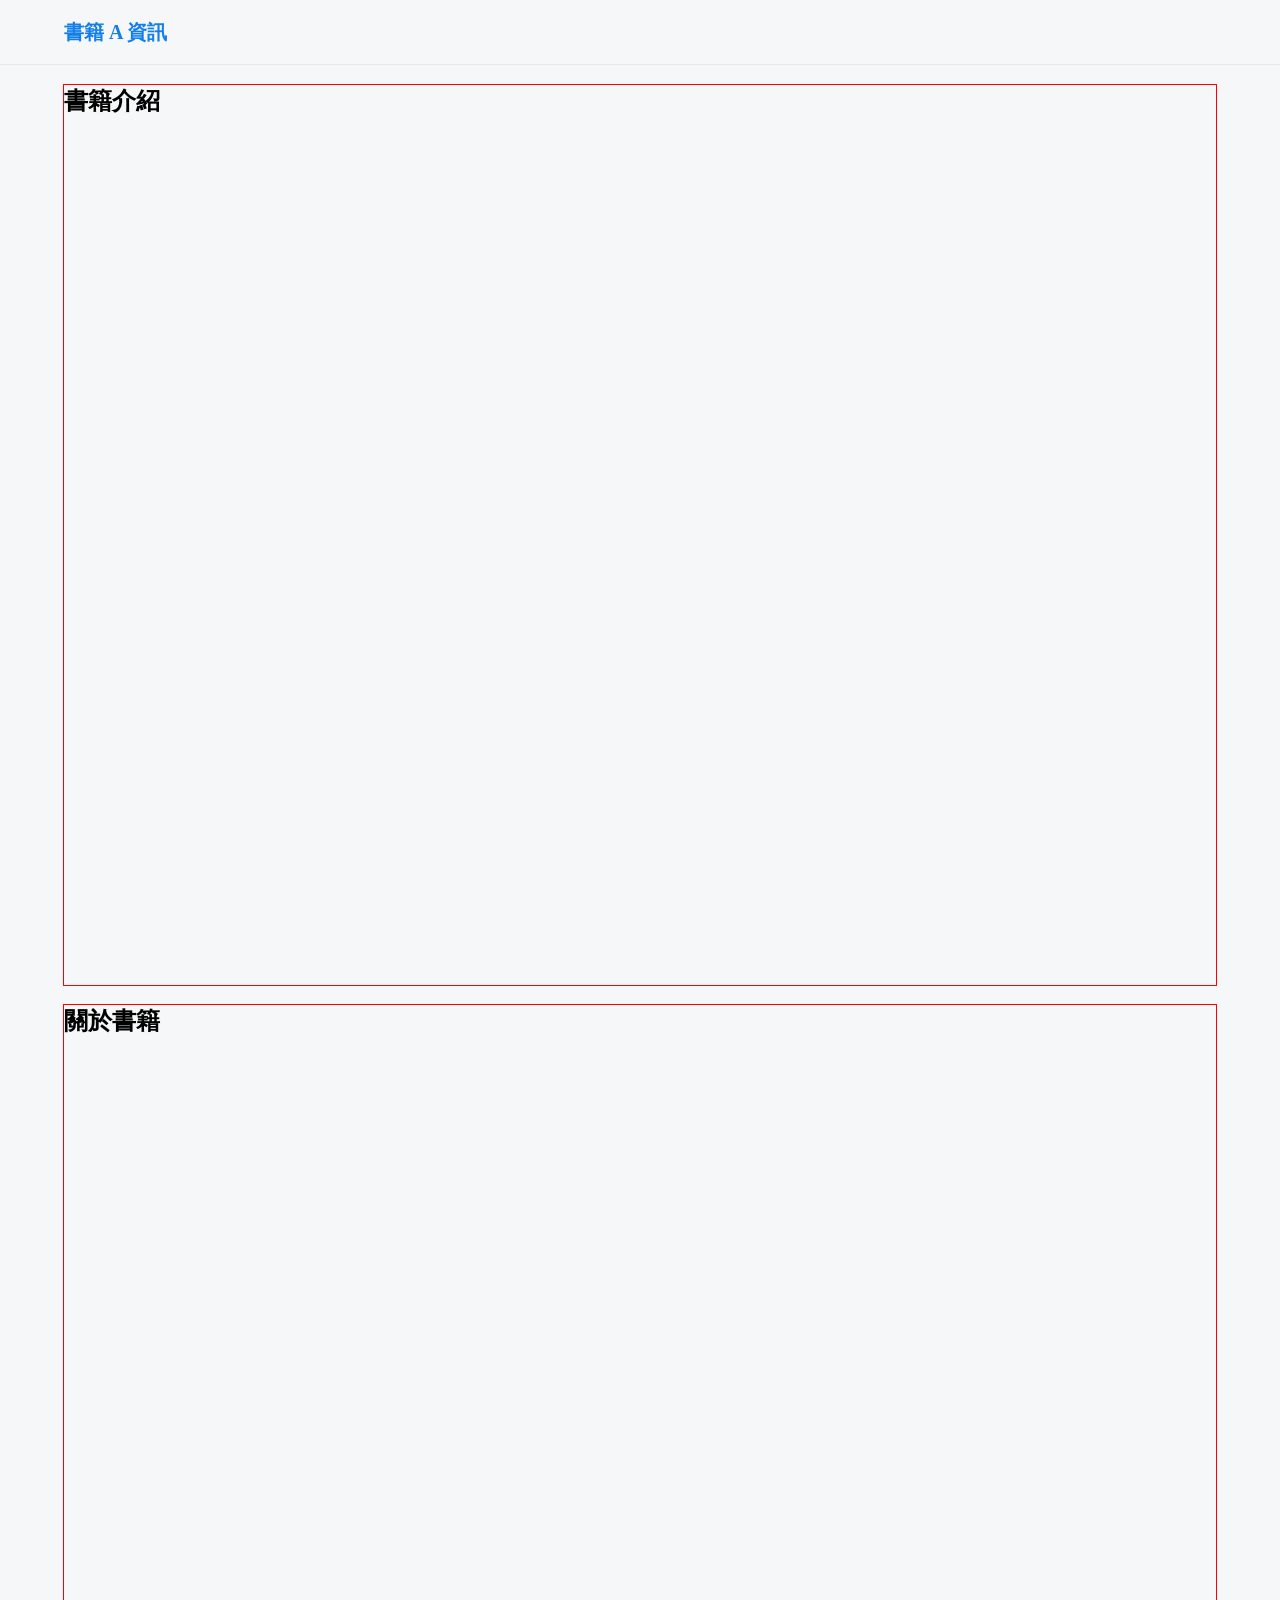
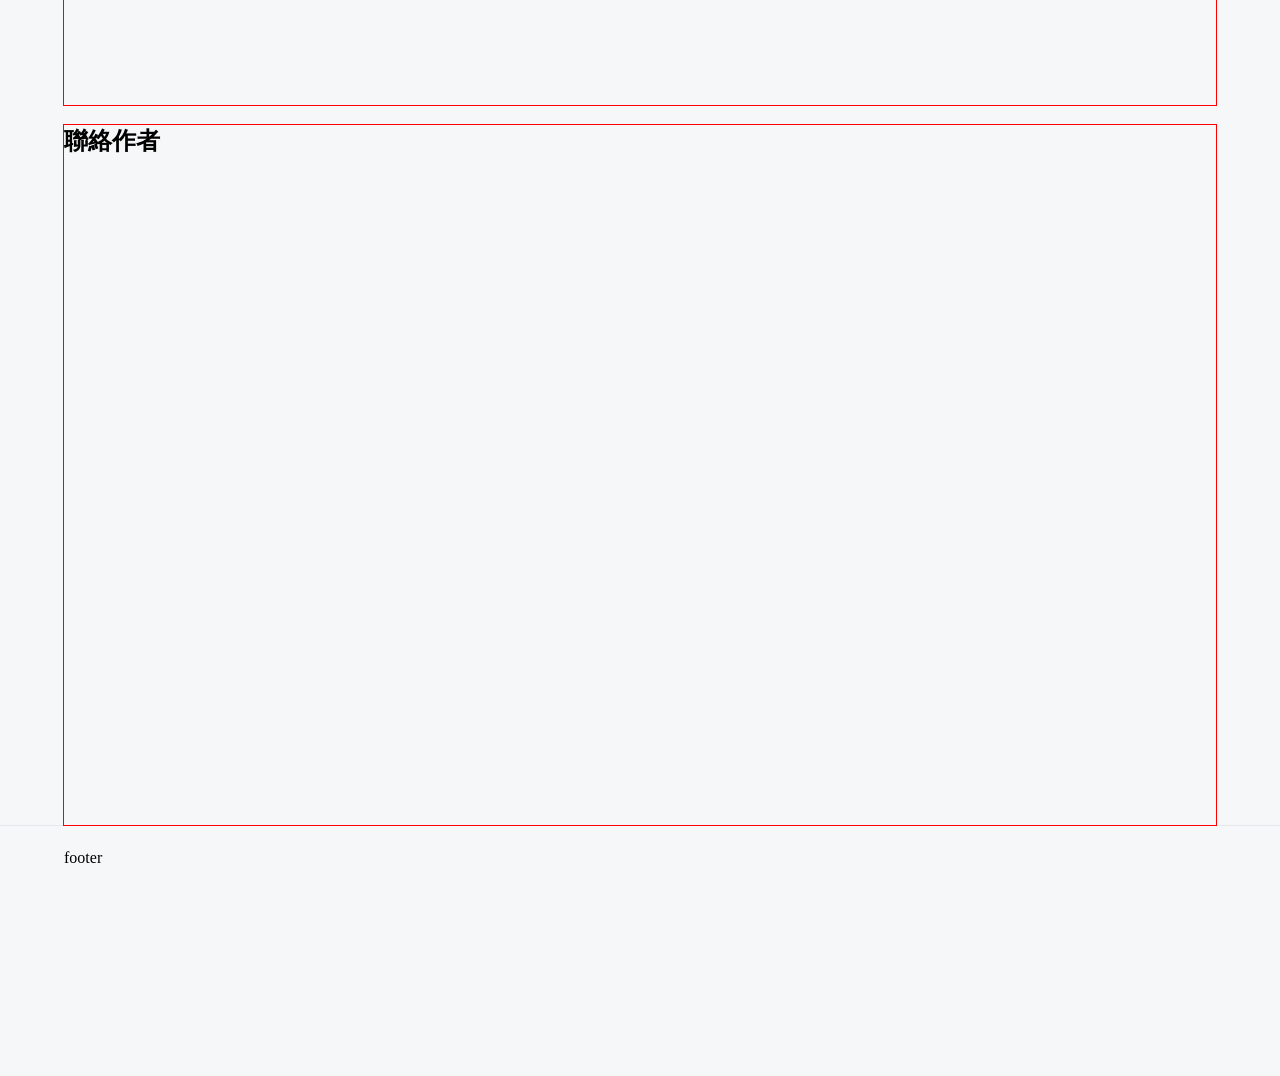
==== src/book.html @ 52efd941 "feat(book): 一頁式網頁結構樣式定義" ====
<!DOCTYPE html>
<html lang=zh-Hant">
  <head>
    <meta charset="UTF-8" />
    <meta name="viewport" content="width=device-width, initial-scale=1.0" />
    <title>書籍 A 資訊</title>
    <link rel="stylesheet" href="book.min.css" />
  </head>
  <body>
    <section>
      <header>
        <div class="container">
          <div>
            <strong class="book-brand">書籍 A 資訊</strong>
          </div>
        </div>
      </header>
            <main class="wrapper">
        <div class="home"><h1>書籍介紹</h1></div>
        <div class="page"><h2>關於書籍</h2></div>
        <div class="page"><h2>聯絡作者</h2></div>
      </main>
      <footer>
        <div class="container">
          <div>footer</div>
        </div>
      </footer>
    </section>
  </body>
</html>
---- src/book.min.css ----
:root{--primary-color: #137fec;--background-color: #f6f7f8;--text-color: #4b5563;--border-color: #e5e7eb;--gray-color-100: #f3f4f6;--gray-color-500: #6b7280;--header-color: #111827}:root{--search-bar-display: flex;--aside-display: block;--book-min-width: 256px;--container-padding-left: 2rem;--container-padding-right: 2rem;--nav-display: flex}@media(max-width: 1024px){:root{--search-bar-display: none;--aside-display: none;--book-min-width: 200px}}@media(max-width: 640px){:root{--container-padding-left: 1.5rem;--container-padding-right: 1.5rem;--nav-display: none}}header{border-bottom:solid 1px var(--border-color);background-color:var(--background-color);position:sticky;top:0;z-index:50}header .book-brand{margin:0px;font-size:1.25rem;font-weight:700;line-height:1.75rem;color:var(--primary-color)}section{width:100%}section div.container{max-width:90vw;margin:0px auto;padding-left:var(--container-padding-left);padding-right:var(--container-padding-right)}section div.container>div{width:100%;height:4rem;display:flex;justify-content:space-between;align-items:center}section main.wrapper{max-width:90vw;margin:0 auto;padding-left:var(--container-padding-left);padding-right:var(--container-padding-right)}section main.wrapper>div{outline:solid 1px red}section main.wrapper>div.home{height:100vh}section main.wrapper>div.page{min-height:700px}footer{border-top:1px solid var(--border-color);height:250px}html,body{margin:0;padding:0}body{background-color:var(--background-color)}/*# sourceMappingURL=book.min.css.map */
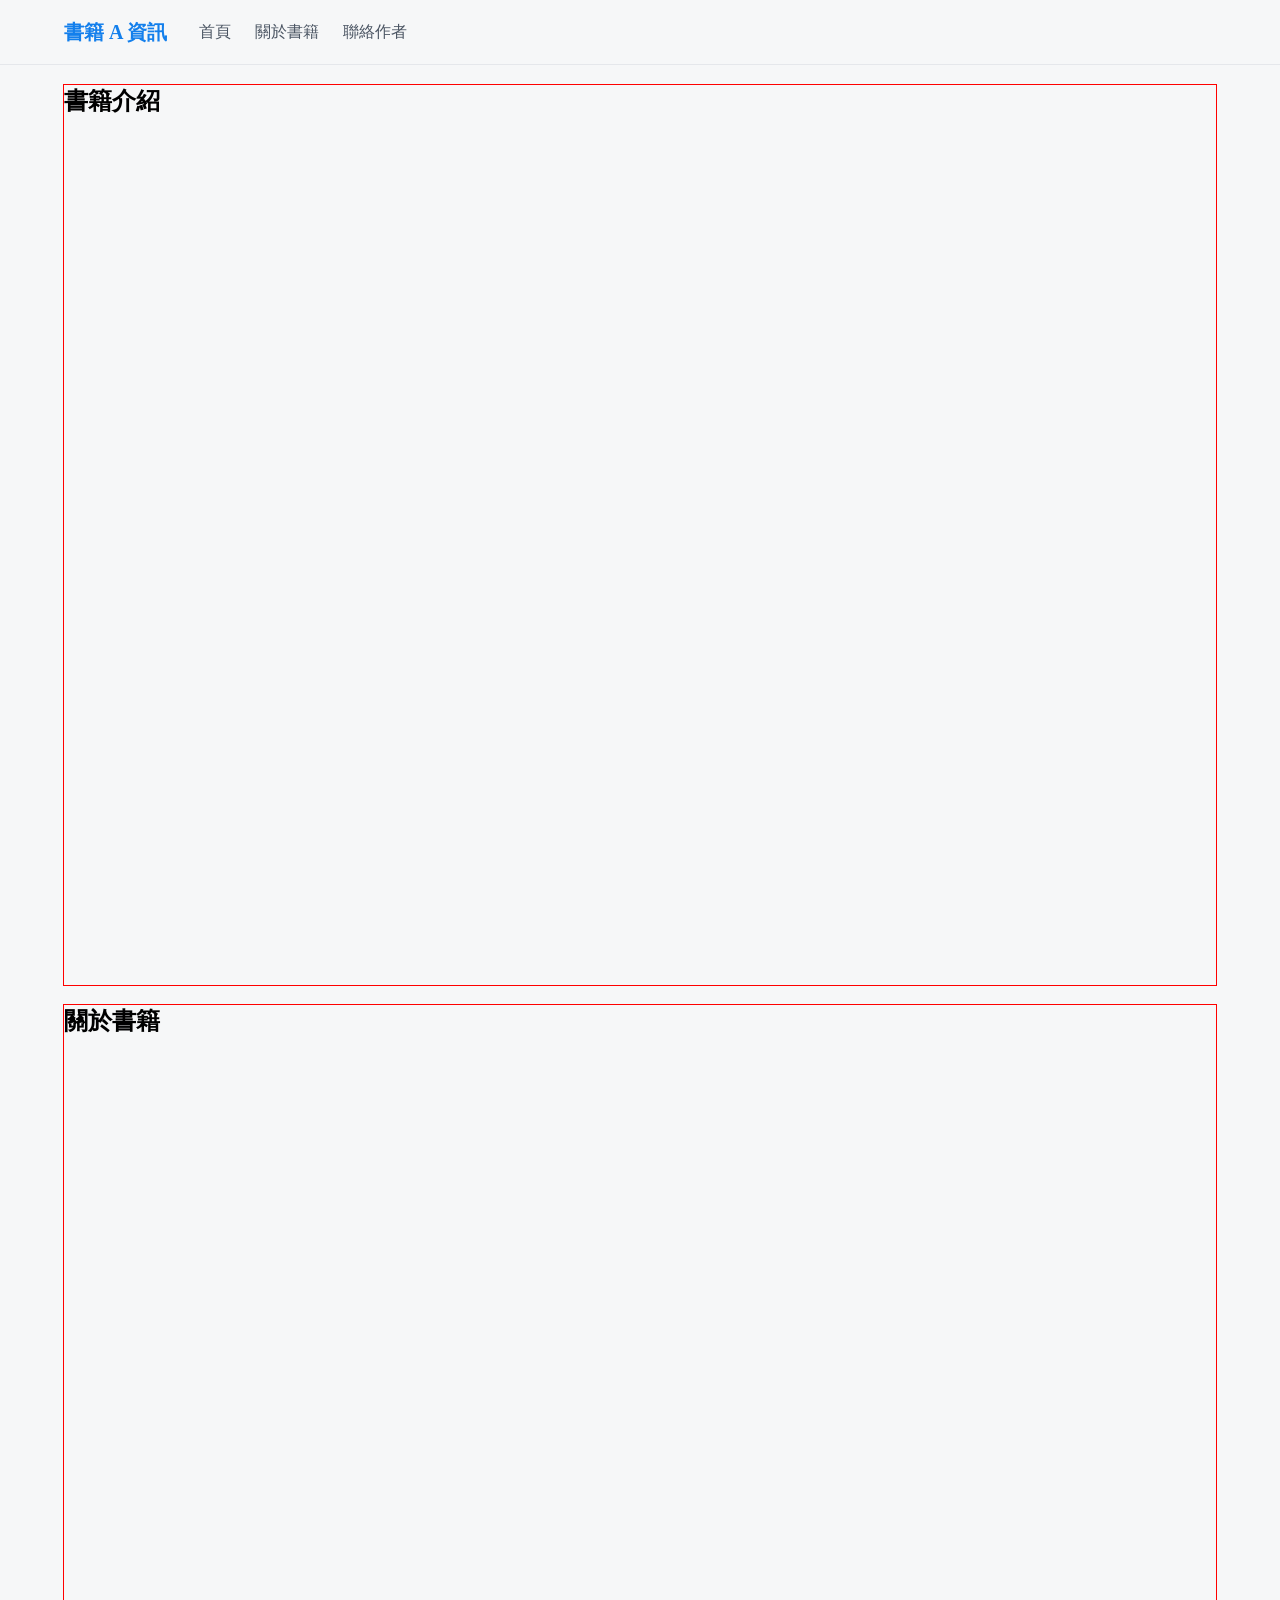
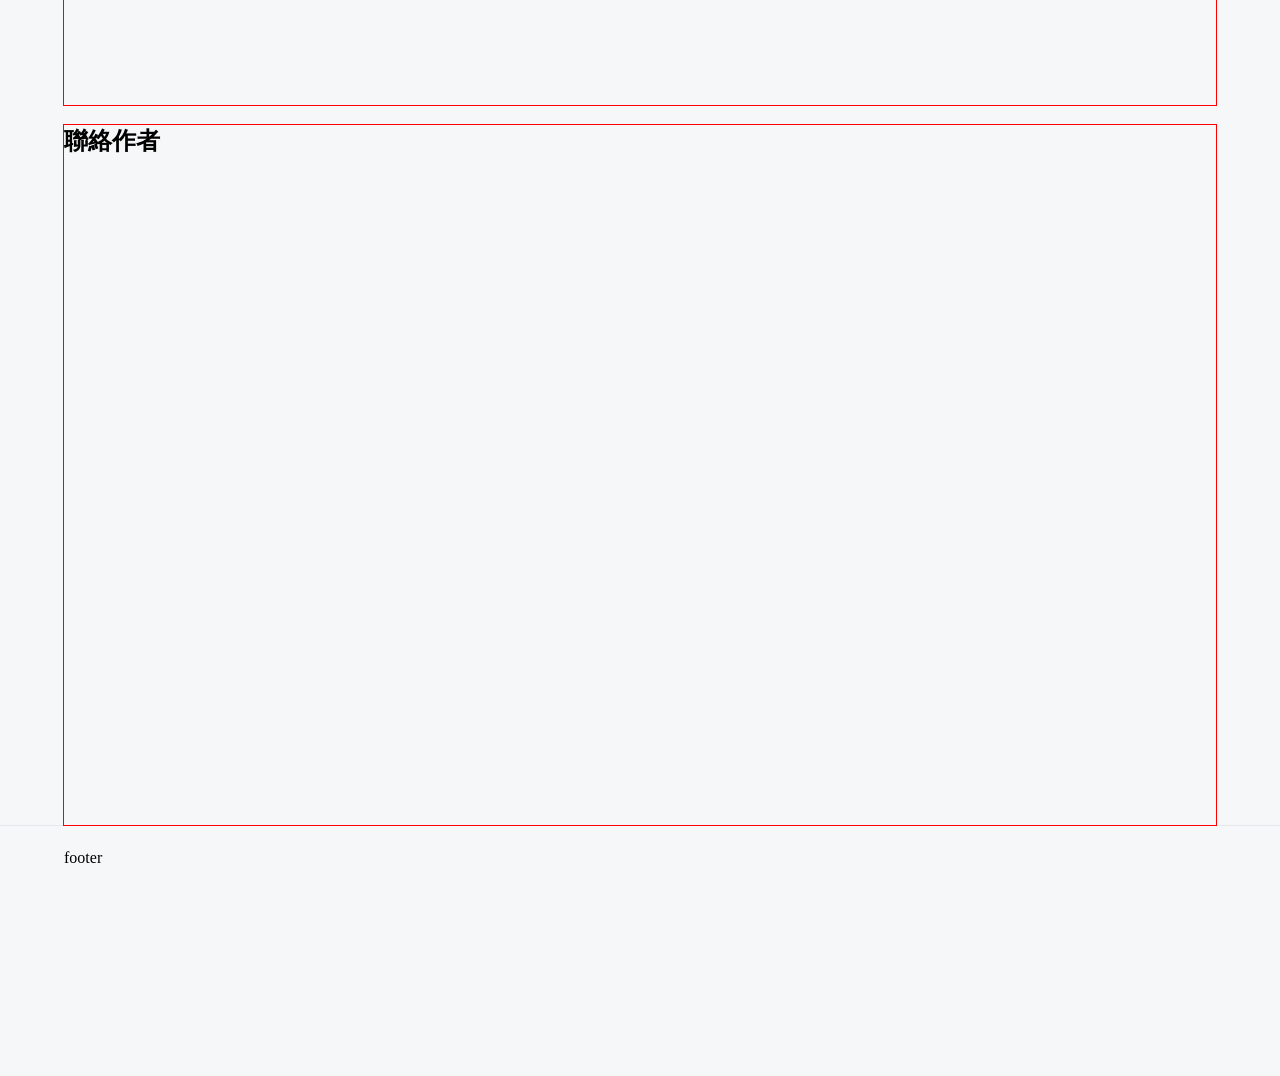
==== commit 2c57738c: "feat(book): 導覽列項目樣式設定" ====
--- a/src/book.html
+++ b/src/book.html
@@ -12,13 +12,18 @@
         <div class="container">
           <div>
             <strong class="book-brand">書籍 A 資訊</strong>
+            <nav aria-label="書籍頁導覽">
+              <a href="#home">首頁</a>
+              <a href="#book">關於書籍</a>
+              <a href="#contact">聯絡作者</a>
+            </nav>
           </div>
         </div>
       </header>
             <main class="wrapper">
-        <div class="home"><h1>書籍介紹</h1></div>
-        <div class="page"><h2>關於書籍</h2></div>
-        <div class="page"><h2>聯絡作者</h2></div>
+        <div id="home" class="home"><h1>書籍介紹</h1></div>
+        <div id="book" class="page"><h2>關於書籍</h2></div>
+       <div id="contact" class="page"><h2>聯絡作者</h2></div>
       </main>
       <footer>
         <div class="container">
--- a/src/book.min.css
+++ b/src/book.min.css
@@ -1 +1 @@
-:root{--primary-color: #137fec;--background-color: #f6f7f8;--text-color: #4b5563;--border-color: #e5e7eb;--gray-color-100: #f3f4f6;--gray-color-500: #6b7280;--header-color: #111827}:root{--search-bar-display: flex;--aside-display: block;--book-min-width: 256px;--container-padding-left: 2rem;--container-padding-right: 2rem;--nav-display: flex}@media(max-width: 1024px){:root{--search-bar-display: none;--aside-display: none;--book-min-width: 200px}}@media(max-width: 640px){:root{--container-padding-left: 1.5rem;--container-padding-right: 1.5rem;--nav-display: none}}header{border-bottom:solid 1px var(--border-color);background-color:var(--background-color);position:sticky;top:0;z-index:50}header .book-brand{margin:0px;font-size:1.25rem;font-weight:700;line-height:1.75rem;color:var(--primary-color)}section{width:100%}section div.container{max-width:90vw;margin:0px auto;padding-left:var(--container-padding-left);padding-right:var(--container-padding-right)}section div.container>div{width:100%;height:4rem;display:flex;justify-content:space-between;align-items:center}section main.wrapper{max-width:90vw;margin:0 auto;padding-left:var(--container-padding-left);padding-right:var(--container-padding-right)}section main.wrapper>div{outline:solid 1px red}section main.wrapper>div.home{height:100vh}section main.wrapper>div.page{min-height:700px}footer{border-top:1px solid var(--border-color);height:250px}html,body{margin:0;padding:0}body{background-color:var(--background-color)}/*# sourceMappingURL=book.min.css.map */+:root{--primary-color: #137fec;--background-color: #f6f7f8;--text-color: #4b5563;--border-color: #e5e7eb;--gray-color-100: #f3f4f6;--gray-color-500: #6b7280;--header-color: #111827}:root{--search-bar-display: flex;--aside-display: block;--book-min-width: 256px;--container-padding-left: 2rem;--container-padding-right: 2rem;--nav-display: flex}@media(max-width: 1024px){:root{--search-bar-display: none;--aside-display: none;--book-min-width: 200px}}@media(max-width: 640px){:root{--container-padding-left: 1.5rem;--container-padding-right: 1.5rem;--nav-display: none}}header{border-bottom:solid 1px var(--border-color);background-color:var(--background-color);position:sticky;top:0;z-index:50}header div.container>div{gap:2rem}header .book-brand{margin:0px;font-size:1.25rem;font-weight:700;line-height:1.75rem;color:var(--primary-color)}header nav{display:var(--nav-display);gap:1.5rem}section{width:100%}section div.container{max-width:90vw;margin:0px auto;padding-left:var(--container-padding-left);padding-right:var(--container-padding-right)}section div.container>div{width:100%;height:4rem;display:flex;align-items:center}section main.wrapper{max-width:90vw;margin:0 auto;padding-left:var(--container-padding-left);padding-right:var(--container-padding-right)}section main.wrapper>div{outline:solid 1px red}section main.wrapper>div.home{height:100vh}section main.wrapper>div.page{min-height:700px}section a{color:var(--text-color);text-decoration:inherit}section a:hover{color:var(--primary-color)}footer{border-top:1px solid var(--border-color);height:250px}html,body{margin:0;padding:0}body{background-color:var(--background-color)}/*# sourceMappingURL=book.min.css.map */
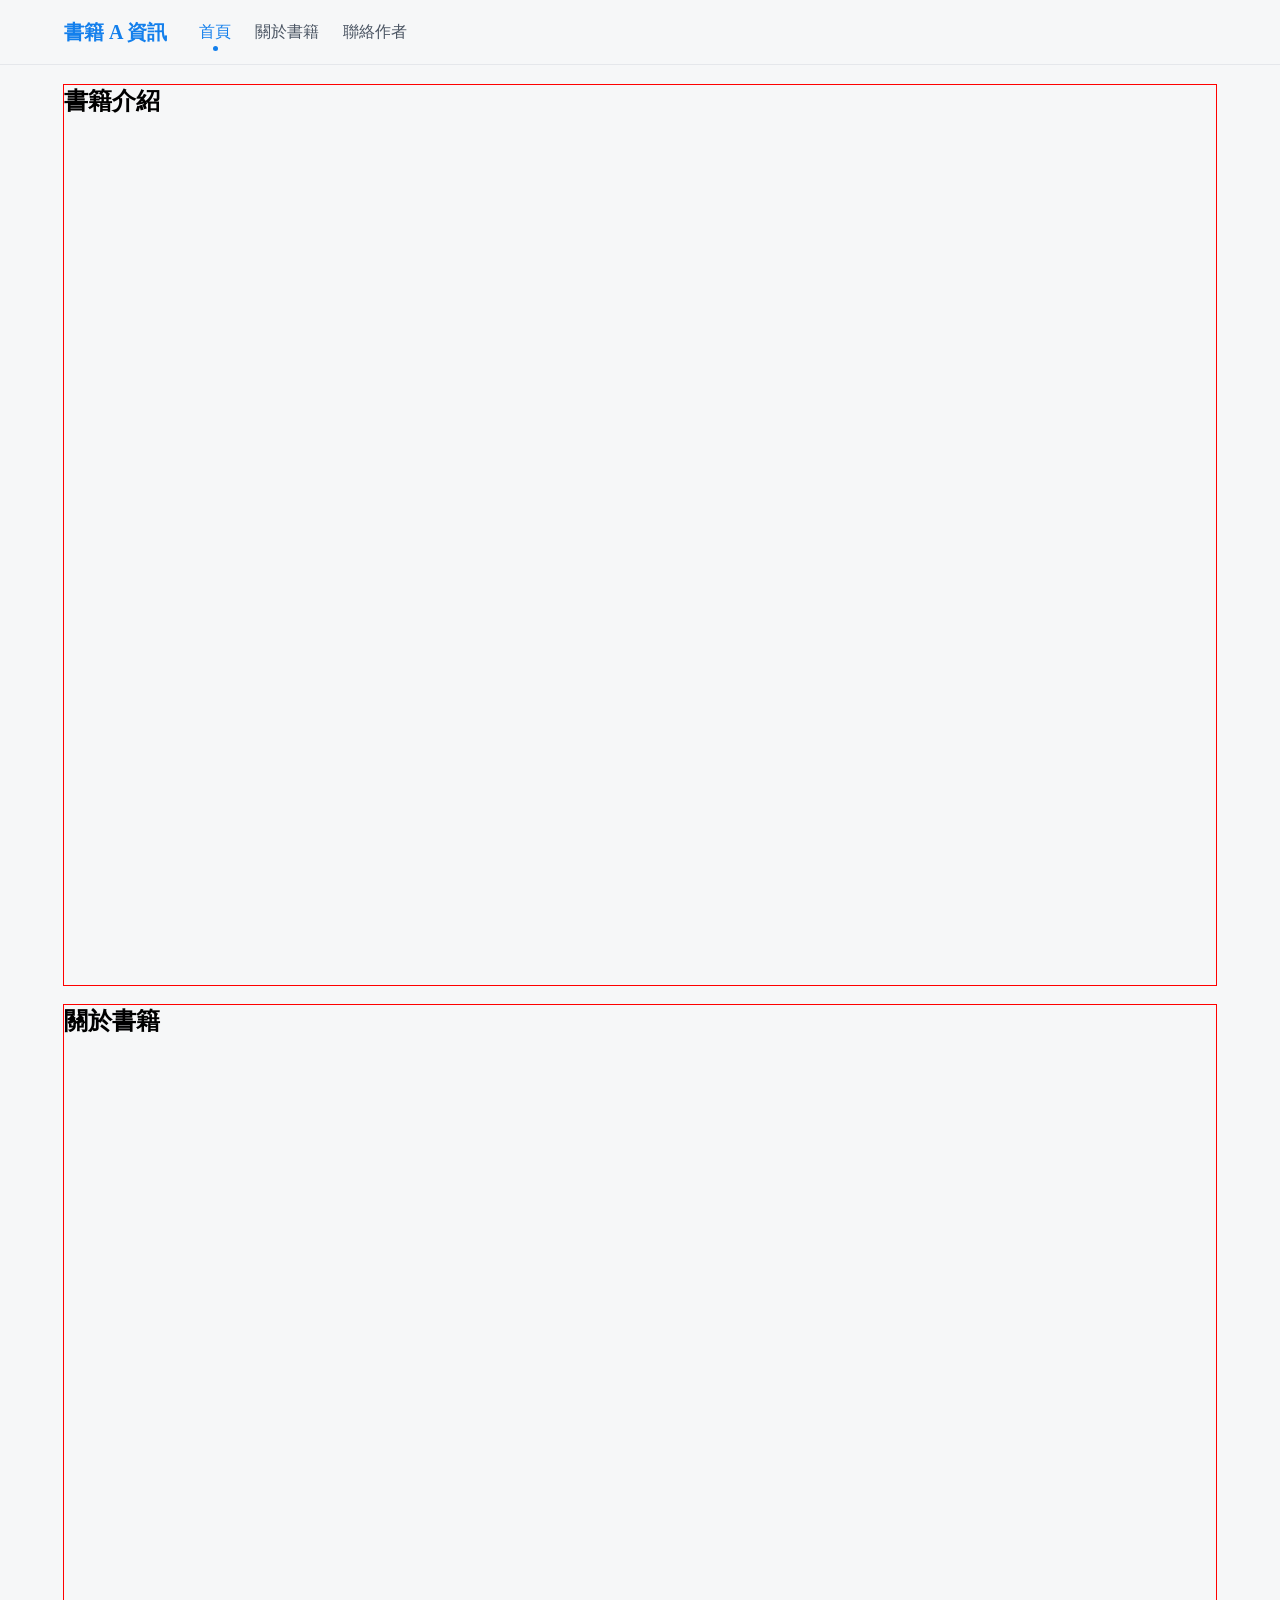
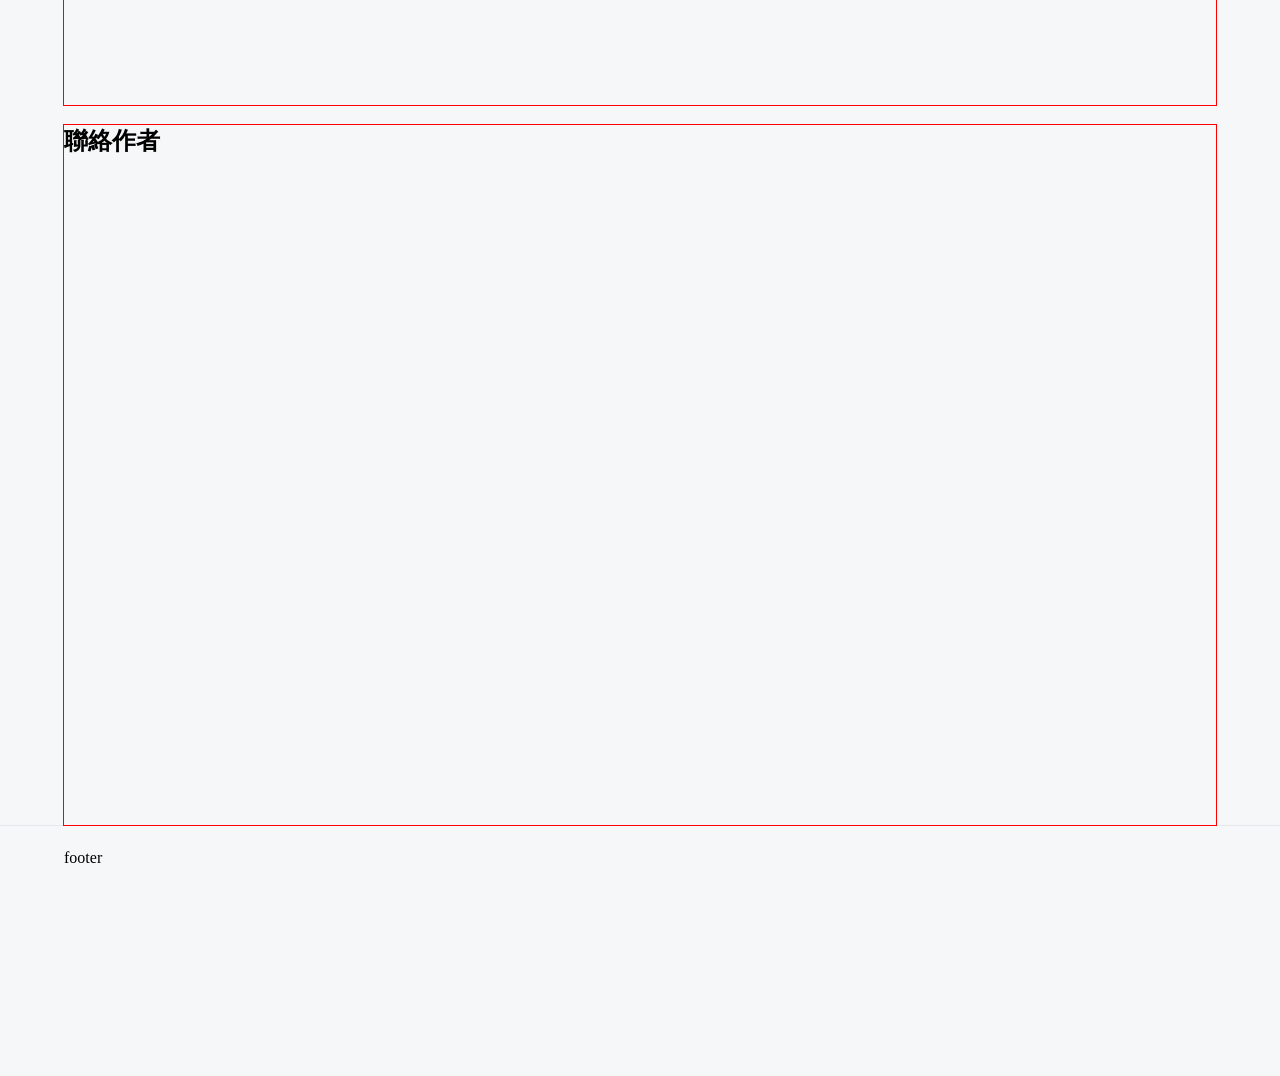
==== commit ec8dc64b: "feat(book): 目前瀏覽項目樣式設定" ====
--- a/src/book.html
+++ b/src/book.html
@@ -13,7 +13,7 @@
           <div>
             <strong class="book-brand">書籍 A 資訊</strong>
             <nav aria-label="書籍頁導覽">
-              <a href="#home">首頁</a>
+              <a href="#home" class="active">首頁</a>
               <a href="#book">關於書籍</a>
               <a href="#contact">聯絡作者</a>
             </nav>
--- a/src/book.min.css
+++ b/src/book.min.css
@@ -1 +1 @@
-:root{--primary-color: #137fec;--background-color: #f6f7f8;--text-color: #4b5563;--border-color: #e5e7eb;--gray-color-100: #f3f4f6;--gray-color-500: #6b7280;--header-color: #111827}:root{--search-bar-display: flex;--aside-display: block;--book-min-width: 256px;--container-padding-left: 2rem;--container-padding-right: 2rem;--nav-display: flex}@media(max-width: 1024px){:root{--search-bar-display: none;--aside-display: none;--book-min-width: 200px}}@media(max-width: 640px){:root{--container-padding-left: 1.5rem;--container-padding-right: 1.5rem;--nav-display: none}}header{border-bottom:solid 1px var(--border-color);background-color:var(--background-color);position:sticky;top:0;z-index:50}header div.container>div{gap:2rem}header .book-brand{margin:0px;font-size:1.25rem;font-weight:700;line-height:1.75rem;color:var(--primary-color)}header nav{display:var(--nav-display);gap:1.5rem}section{width:100%}section div.container{max-width:90vw;margin:0px auto;padding-left:var(--container-padding-left);padding-right:var(--container-padding-right)}section div.container>div{width:100%;height:4rem;display:flex;align-items:center}section main.wrapper{max-width:90vw;margin:0 auto;padding-left:var(--container-padding-left);padding-right:var(--container-padding-right)}section main.wrapper>div{outline:solid 1px red}section main.wrapper>div.home{height:100vh}section main.wrapper>div.page{min-height:700px}section a{color:var(--text-color);text-decoration:inherit}section a:hover{color:var(--primary-color)}footer{border-top:1px solid var(--border-color);height:250px}html,body{margin:0;padding:0}body{background-color:var(--background-color)}/*# sourceMappingURL=book.min.css.map */+:root{--primary-color: #137fec;--background-color: #f6f7f8;--text-color: #4b5563;--border-color: #e5e7eb;--gray-color-100: #f3f4f6;--gray-color-500: #6b7280;--header-color: #111827}:root{--search-bar-display: flex;--aside-display: block;--book-min-width: 256px;--container-padding-left: 2rem;--container-padding-right: 2rem;--nav-display: flex}@media(max-width: 1024px){:root{--search-bar-display: none;--aside-display: none;--book-min-width: 200px}}@media(max-width: 640px){:root{--container-padding-left: 1.5rem;--container-padding-right: 1.5rem;--nav-display: none}}header{border-bottom:solid 1px var(--border-color);background-color:var(--background-color);position:sticky;top:0;z-index:50}header div.container>div{gap:2rem}header .book-brand{margin:0px;font-size:1.25rem;font-weight:700;line-height:1.75rem;color:var(--primary-color)}header nav{display:var(--nav-display);gap:1.5rem}header nav .active{position:relative;color:var(--primary-color)}header nav .active::after{content:"";width:5px;height:5px;background-color:var(--primary-color);border-radius:50%;position:absolute;left:calc(50% - 2.5px);bottom:-8px}section{width:100%}section div.container{max-width:90vw;margin:0px auto;padding-left:var(--container-padding-left);padding-right:var(--container-padding-right)}section div.container>div{width:100%;height:4rem;display:flex;align-items:center}section main.wrapper{max-width:90vw;margin:0 auto;padding-left:var(--container-padding-left);padding-right:var(--container-padding-right)}section main.wrapper>div{outline:solid 1px red}section main.wrapper>div[id]{scroll-margin-top:var(--book-header-offset)}section main.wrapper>div.home{height:100vh}section main.wrapper>div.page{min-height:700px}section a{color:var(--text-color);text-decoration:inherit}section a:hover{color:var(--primary-color)}footer{border-top:1px solid var(--border-color);height:250px}html,body{margin:0;padding:0}html{scroll-behavior:smooth}body{background-color:var(--background-color)}@media(prefers-reduced-motion: reduce){html{scroll-behavior:auto}}/*# sourceMappingURL=book.min.css.map */
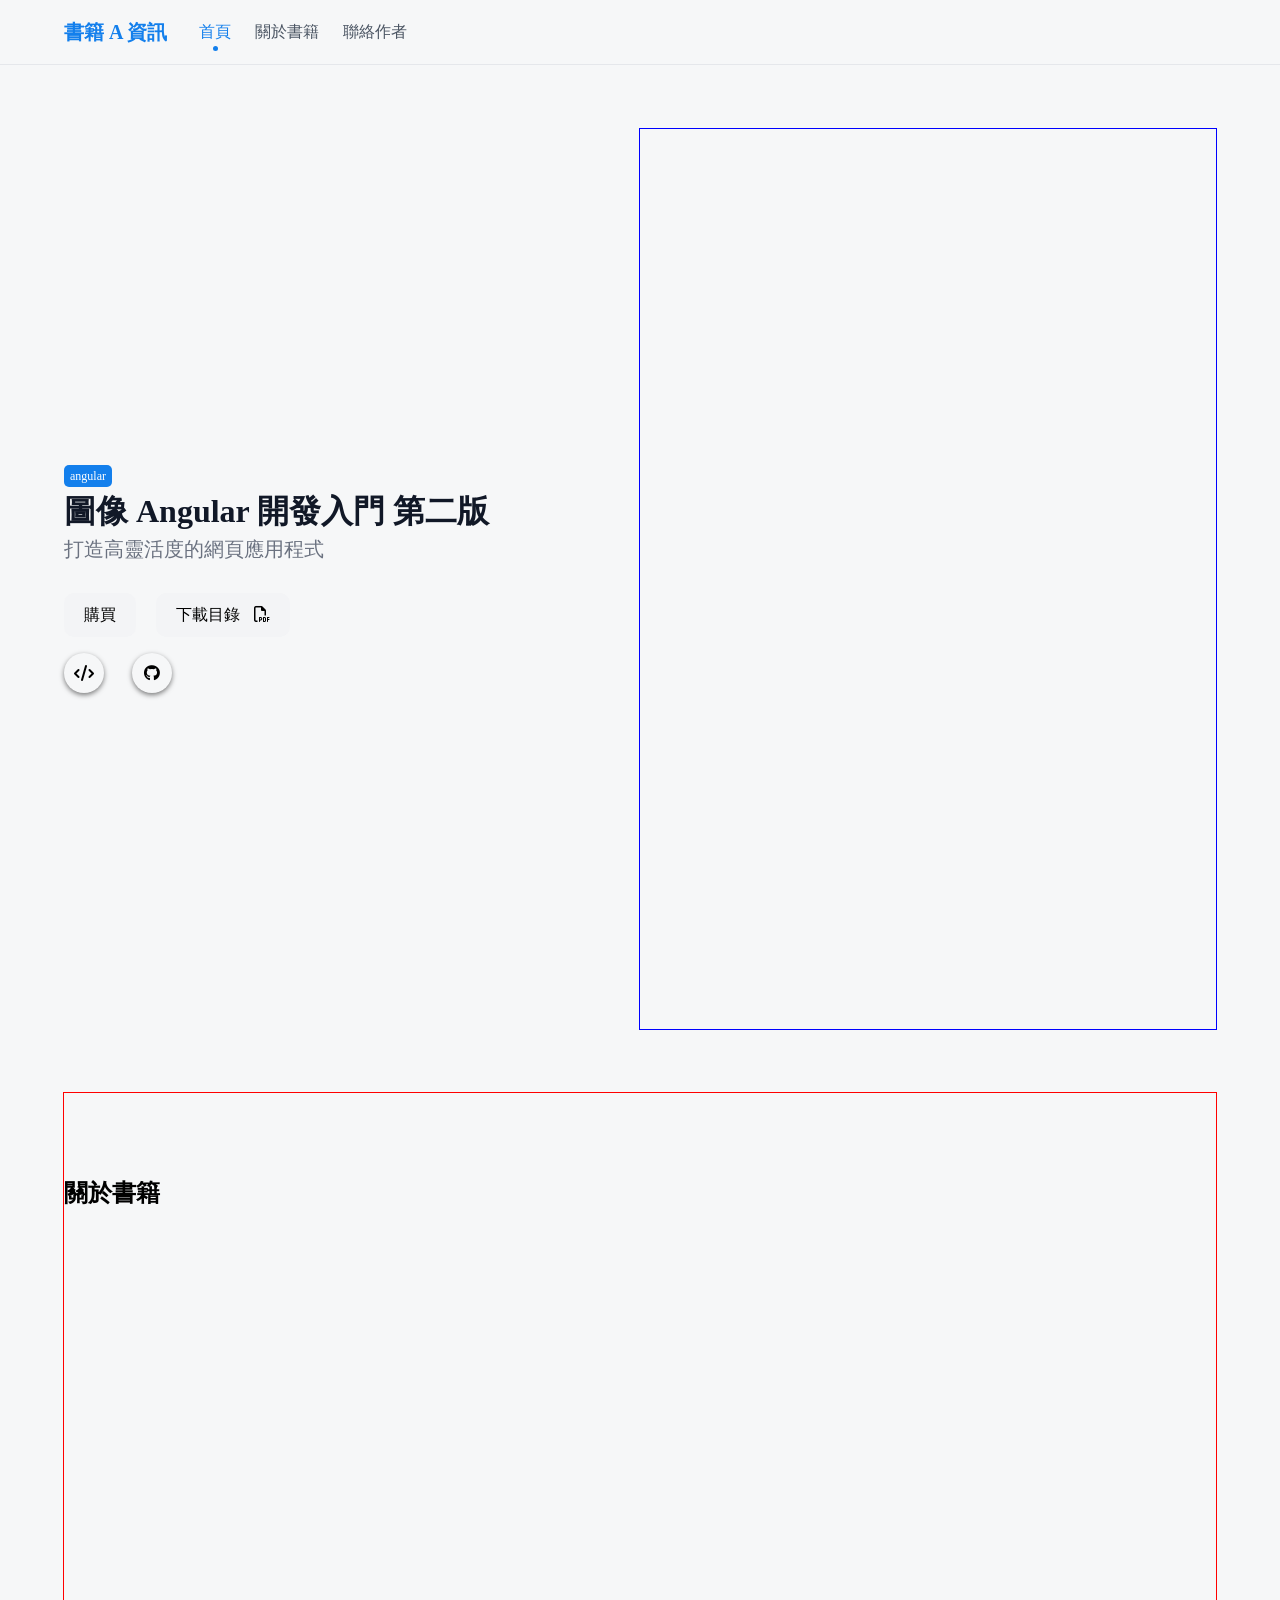
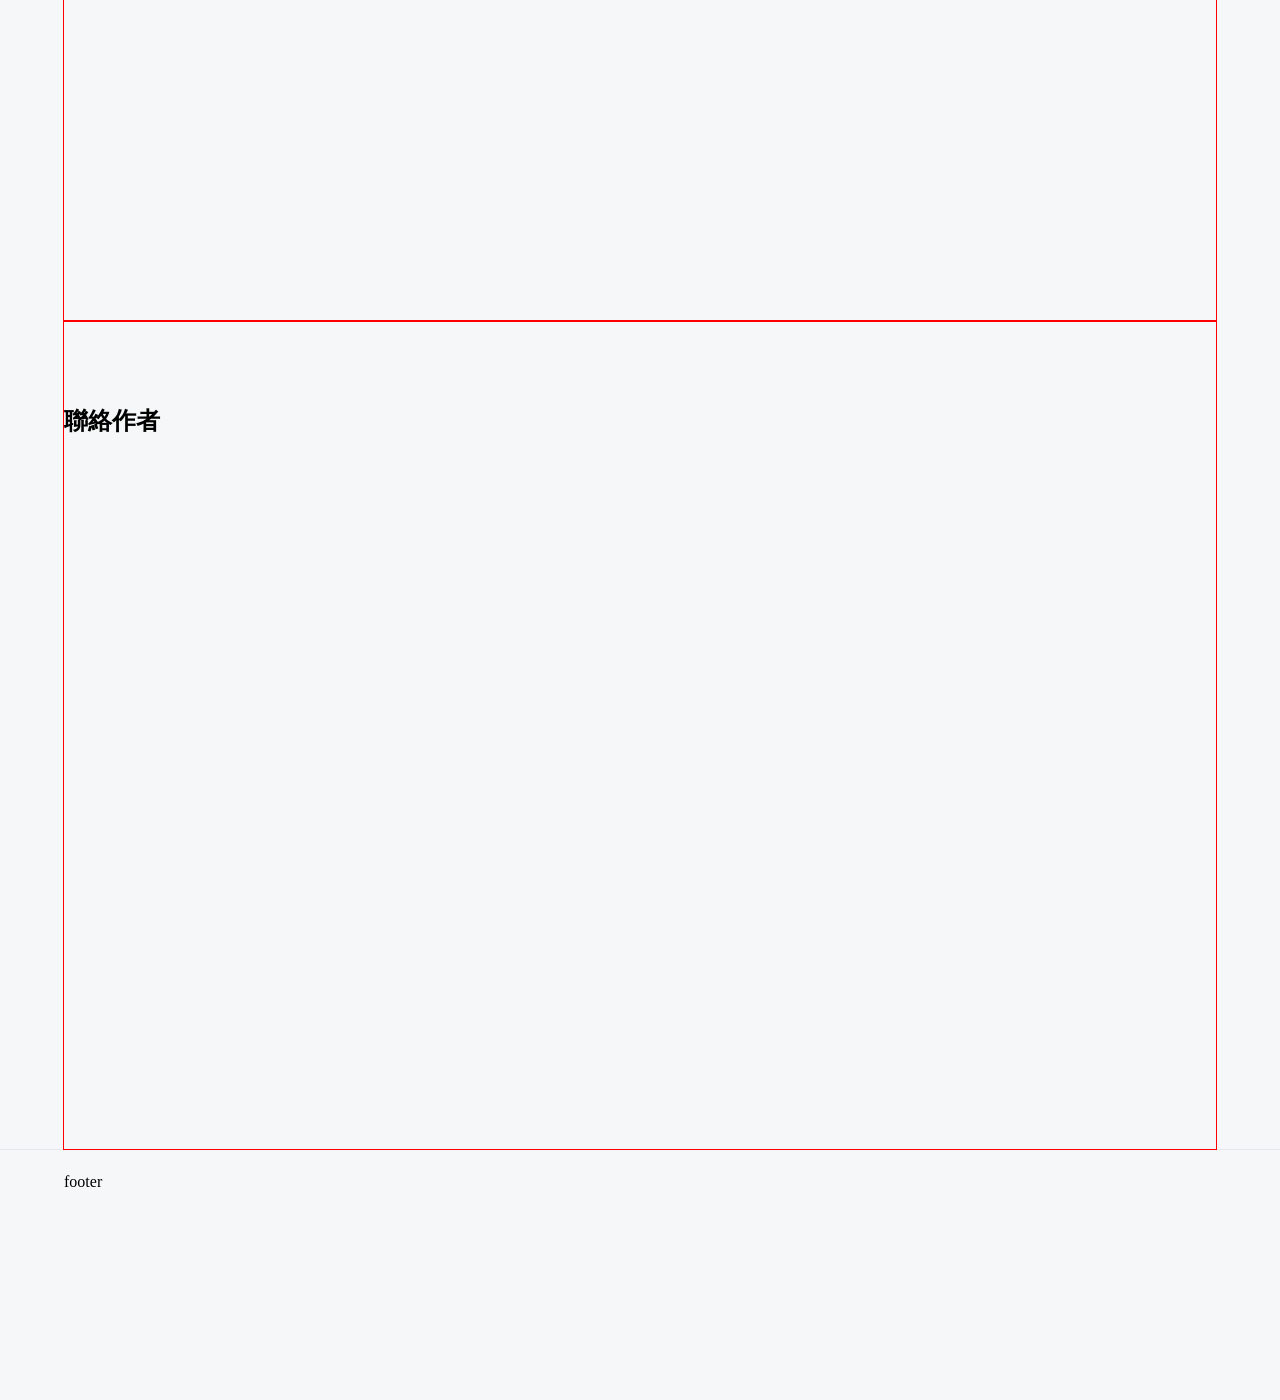
==== commit 81d9406b: "feat(book): 首頁文字結構與樣式設定" ====
--- a/src/book.html
+++ b/src/book.html
@@ -5,6 +5,7 @@
     <meta name="viewport" content="width=device-width, initial-scale=1.0" />
     <title>書籍 A 資訊</title>
     <link rel="stylesheet" href="book.min.css" />
+    <link rel="stylesheet" href="https://cdnjs.cloudflare.com/ajax/libs/font-awesome/6.6.0/css/all.min.css" />
   </head>
   <body>
     <section>
@@ -21,7 +22,22 @@
         </div>
       </header>
             <main class="wrapper">
-        <div id="home" class="home"><h1>書籍介紹</h1></div>
+        <div id="home" class="home">
+          <div class="text">
+            <span>angular</span>
+            <h3>圖像 Angular 開發入門 第二版</h3>
+            <strong>打造高靈活度的網頁應用程式</strong>
+            <div class="button">
+              <button type="button">購買</button>
+              <button type="button">下載目錄 <i class="fa-regular fa-file-pdf"></i></button>
+            </div>
+            <div class="icons">
+              <div class="icon"><i class="fa-solid fa-code"></i></div>
+              <div class="icon"><i class="fa-brands fa-github"></i></div>
+            </div>
+          </div>
+          <div class="image"></div>
+        </div>
         <div id="book" class="page"><h2>關於書籍</h2></div>
        <div id="contact" class="page"><h2>聯絡作者</h2></div>
       </main>
@@ -31,5 +47,6 @@
         </div>
       </footer>
     </section>
+       <script src="./main.js"></script>
   </body>
 </html>
--- a/src/book.min.css
+++ b/src/book.min.css
@@ -1 +1 @@
-:root{--primary-color: #137fec;--background-color: #f6f7f8;--text-color: #4b5563;--border-color: #e5e7eb;--gray-color-100: #f3f4f6;--gray-color-500: #6b7280;--header-color: #111827}:root{--search-bar-display: flex;--aside-display: block;--book-min-width: 256px;--container-padding-left: 2rem;--container-padding-right: 2rem;--nav-display: flex}@media(max-width: 1024px){:root{--search-bar-display: none;--aside-display: none;--book-min-width: 200px}}@media(max-width: 640px){:root{--container-padding-left: 1.5rem;--container-padding-right: 1.5rem;--nav-display: none}}header{border-bottom:solid 1px var(--border-color);background-color:var(--background-color);position:sticky;top:0;z-index:50}header div.container>div{gap:2rem}header .book-brand{margin:0px;font-size:1.25rem;font-weight:700;line-height:1.75rem;color:var(--primary-color)}header nav{display:var(--nav-display);gap:1.5rem}header nav .active{position:relative;color:var(--primary-color)}header nav .active::after{content:"";width:5px;height:5px;background-color:var(--primary-color);border-radius:50%;position:absolute;left:calc(50% - 2.5px);bottom:-8px}section{width:100%}section div.container{max-width:90vw;margin:0px auto;padding-left:var(--container-padding-left);padding-right:var(--container-padding-right)}section div.container>div{width:100%;height:4rem;display:flex;align-items:center}section main.wrapper{max-width:90vw;margin:0 auto;padding-left:var(--container-padding-left);padding-right:var(--container-padding-right)}section main.wrapper>div{outline:solid 1px red}section main.wrapper>div[id]{scroll-margin-top:var(--book-header-offset)}section main.wrapper>div.home{height:100vh}section main.wrapper>div.page{min-height:700px}section a{color:var(--text-color);text-decoration:inherit}section a:hover{color:var(--primary-color)}footer{border-top:1px solid var(--border-color);height:250px}html,body{margin:0;padding:0}html{scroll-behavior:smooth}body{background-color:var(--background-color)}@media(prefers-reduced-motion: reduce){html{scroll-behavior:auto}}/*# sourceMappingURL=book.min.css.map */+:root{--primary-color: #137fec;--second-color: #aa8e12;--white-color: #fff;--background-color: #f6f7f8;--text-color: #4b5563;--border-color: #e5e7eb;--gray-color-100: #f3f4f6;--gray-color-500: #6b7280;--header-color: #111827}:root{--search-bar-display: flex;--aside-display: block;--book-min-width: 256px;--container-padding-left: 2rem;--container-padding-right: 2rem;--nav-display: flex}@media(max-width: 1024px){:root{--search-bar-display: none;--aside-display: none;--book-min-width: 200px}}@media(max-width: 640px){:root{--container-padding-left: 1.5rem;--container-padding-right: 1.5rem;--nav-display: none}}header{border-bottom:solid 1px var(--border-color);background-color:var(--background-color);position:sticky;top:0;z-index:50}header div.container>div{gap:2rem}header .book-brand{margin:0px;font-size:1.25rem;font-weight:700;line-height:1.75rem;color:var(--primary-color)}header nav{display:var(--nav-display);gap:1.5rem}header nav .active{position:relative;color:var(--primary-color)}header nav .active::after{content:"";width:5px;height:5px;background-color:var(--primary-color);border-radius:50%;position:absolute;left:calc(50% - 2.5px);bottom:-8px}section{width:100%}section div.container{max-width:90vw;margin:0px auto;padding-left:var(--container-padding-left);padding-right:var(--container-padding-right)}section div.container>div{width:100%;height:4rem;display:flex;align-items:center}section main.wrapper{max-width:90vw;margin:0 auto;padding-left:var(--container-padding-left);padding-right:var(--container-padding-right)}section main.wrapper>div{padding-block:4rem}section main.wrapper>div[id]{scroll-margin-top:var(--book-header-offset)}section main.wrapper>div.home{height:100vh}section main.wrapper>div.page{outline:solid 1px red;min-height:700px}section a{color:var(--text-color);text-decoration:inherit}section a:hover{color:var(--primary-color)}footer{border-top:1px solid var(--border-color);height:250px}div.home{display:flex;justify-content:space-between}div.home>div{width:50%}div.home>div.text{display:flex;flex-direction:column;justify-content:center}div.home>div.text>span{align-self:flex-start;background-color:var(--primary-color);color:var(--white-color);padding:3px 6px;font-size:.75rem;font-weight:400;line-height:1rem;border-radius:5px}div.home>div.text h3{margin:0;font-size:2rem;font-weight:700;line-height:3rem;color:var(--header-color)}div.home>div.text strong{font-size:1.25rem;font-weight:400;line-height:1.75rem;margin-bottom:30px;color:var(--gray-color-500)}div.home>div.text div.button{display:flex;gap:1.25rem}div.home>div.text div.button button{font-size:1rem;font-weight:500;line-height:1.25rem;padding:.75rem 1.25rem;background-color:var(--gray-color-100);border:none;border-radius:10px;cursor:pointer}div.home>div.text div.button button:hover{background-color:var(--second-color);color:var(--white-color)}div.home>div.text div.button button>i{margin-left:10px}div.home>div.text div.icons{margin-top:1rem;display:flex;gap:1.75rem}div.home>div.text div.icons .icon{display:flex;justify-content:center;align-items:center;width:40px;height:40px;border-radius:50%;box-shadow:0px 2px 5px 0px rgba(0,0,0,.5);cursor:pointer}div.home>div.image{outline:solid 1px blue}html,body{margin:0;padding:0}html{scroll-behavior:smooth}body{background-color:var(--background-color)}@media(prefers-reduced-motion: reduce){html{scroll-behavior:auto}}/*# sourceMappingURL=book.min.css.map */
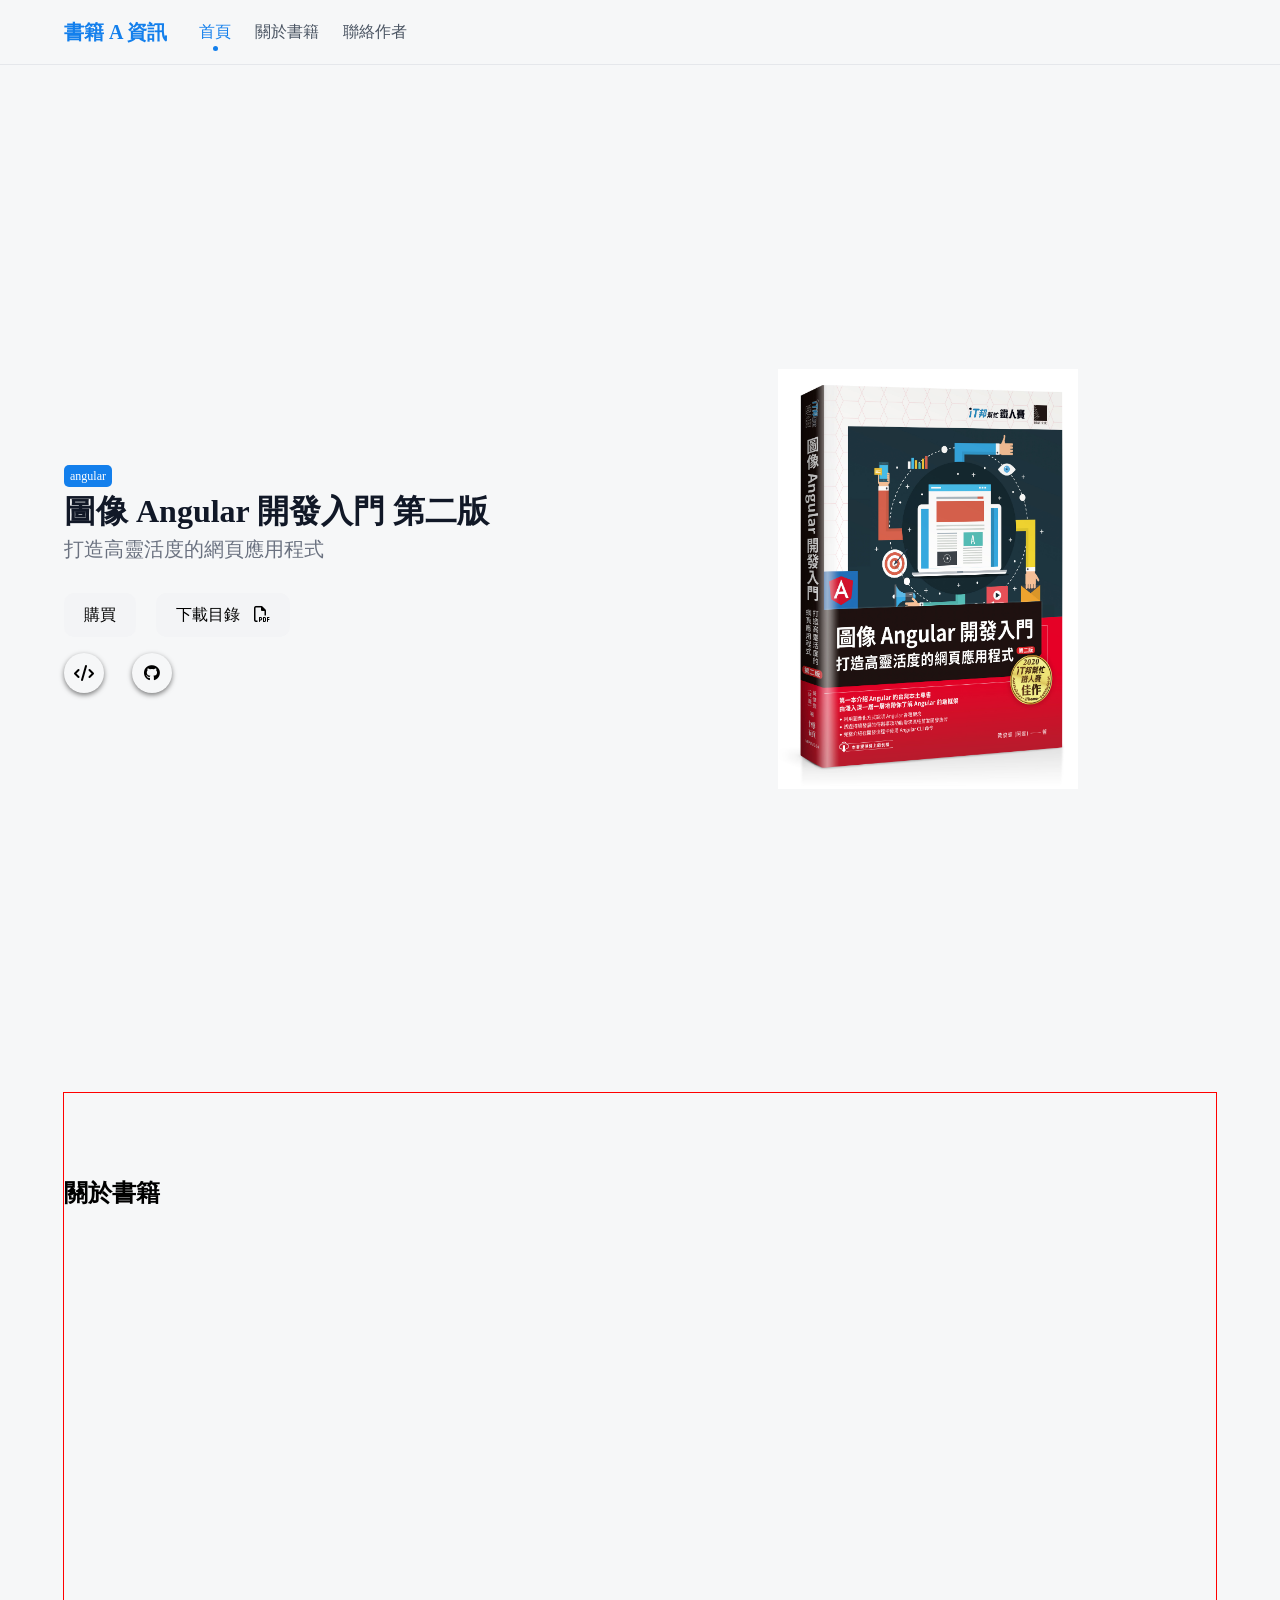
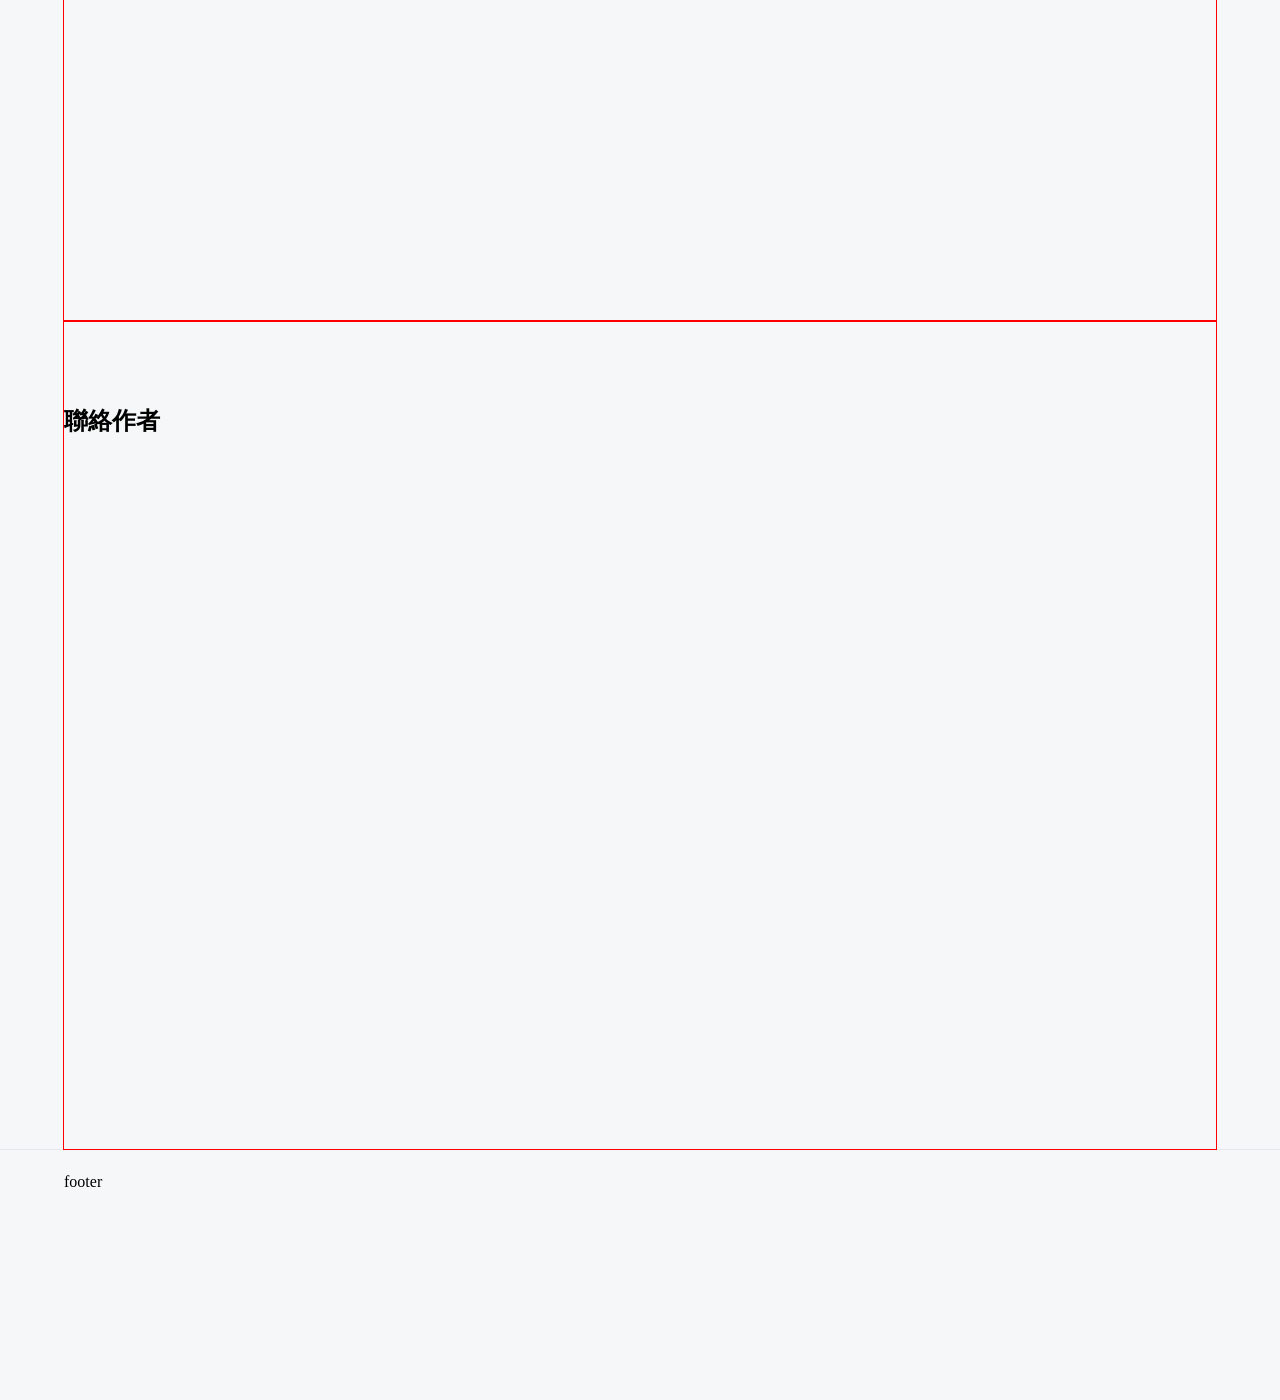
==== commit 96669d44: "feat(book): 首頁圖片樣式設定" ====
--- a/src/book.html
+++ b/src/book.html
@@ -36,7 +36,9 @@
               <div class="icon"><i class="fa-brands fa-github"></i></div>
             </div>
           </div>
-          <div class="image"></div>
+          <div class="image">
+            <img src="./assets/images/angular.jpg" alt="" srcset="" />
+          </div>
         </div>
         <div id="book" class="page"><h2>關於書籍</h2></div>
        <div id="contact" class="page"><h2>聯絡作者</h2></div>
--- a/src/book.min.css
+++ b/src/book.min.css
@@ -1 +1 @@
-:root{--primary-color: #137fec;--second-color: #aa8e12;--white-color: #fff;--background-color: #f6f7f8;--text-color: #4b5563;--border-color: #e5e7eb;--gray-color-100: #f3f4f6;--gray-color-500: #6b7280;--header-color: #111827}:root{--search-bar-display: flex;--aside-display: block;--book-min-width: 256px;--container-padding-left: 2rem;--container-padding-right: 2rem;--nav-display: flex}@media(max-width: 1024px){:root{--search-bar-display: none;--aside-display: none;--book-min-width: 200px}}@media(max-width: 640px){:root{--container-padding-left: 1.5rem;--container-padding-right: 1.5rem;--nav-display: none}}header{border-bottom:solid 1px var(--border-color);background-color:var(--background-color);position:sticky;top:0;z-index:50}header div.container>div{gap:2rem}header .book-brand{margin:0px;font-size:1.25rem;font-weight:700;line-height:1.75rem;color:var(--primary-color)}header nav{display:var(--nav-display);gap:1.5rem}header nav .active{position:relative;color:var(--primary-color)}header nav .active::after{content:"";width:5px;height:5px;background-color:var(--primary-color);border-radius:50%;position:absolute;left:calc(50% - 2.5px);bottom:-8px}section{width:100%}section div.container{max-width:90vw;margin:0px auto;padding-left:var(--container-padding-left);padding-right:var(--container-padding-right)}section div.container>div{width:100%;height:4rem;display:flex;align-items:center}section main.wrapper{max-width:90vw;margin:0 auto;padding-left:var(--container-padding-left);padding-right:var(--container-padding-right)}section main.wrapper>div{padding-block:4rem}section main.wrapper>div[id]{scroll-margin-top:var(--book-header-offset)}section main.wrapper>div.home{height:100vh}section main.wrapper>div.page{outline:solid 1px red;min-height:700px}section a{color:var(--text-color);text-decoration:inherit}section a:hover{color:var(--primary-color)}footer{border-top:1px solid var(--border-color);height:250px}div.home{display:flex;justify-content:space-between}div.home>div{width:50%}div.home>div.text{display:flex;flex-direction:column;justify-content:center}div.home>div.text>span{align-self:flex-start;background-color:var(--primary-color);color:var(--white-color);padding:3px 6px;font-size:.75rem;font-weight:400;line-height:1rem;border-radius:5px}div.home>div.text h3{margin:0;font-size:2rem;font-weight:700;line-height:3rem;color:var(--header-color)}div.home>div.text strong{font-size:1.25rem;font-weight:400;line-height:1.75rem;margin-bottom:30px;color:var(--gray-color-500)}div.home>div.text div.button{display:flex;gap:1.25rem}div.home>div.text div.button button{font-size:1rem;font-weight:500;line-height:1.25rem;padding:.75rem 1.25rem;background-color:var(--gray-color-100);border:none;border-radius:10px;cursor:pointer}div.home>div.text div.button button:hover{background-color:var(--second-color);color:var(--white-color)}div.home>div.text div.button button>i{margin-left:10px}div.home>div.text div.icons{margin-top:1rem;display:flex;gap:1.75rem}div.home>div.text div.icons .icon{display:flex;justify-content:center;align-items:center;width:40px;height:40px;border-radius:50%;box-shadow:0px 2px 5px 0px rgba(0,0,0,.5);cursor:pointer}div.home>div.image{outline:solid 1px blue}html,body{margin:0;padding:0}html{scroll-behavior:smooth}body{background-color:var(--background-color)}@media(prefers-reduced-motion: reduce){html{scroll-behavior:auto}}/*# sourceMappingURL=book.min.css.map */+:root{--primary-color: #137fec;--second-color: #aa8e12;--white-color: #fff;--background-color: #f6f7f8;--text-color: #4b5563;--border-color: #e5e7eb;--gray-color-100: #f3f4f6;--gray-color-500: #6b7280;--header-color: #111827}:root{--search-bar-display: flex;--aside-display: block;--book-min-width: 256px;--container-padding-left: 2rem;--container-padding-right: 2rem;--nav-display: flex}@media(max-width: 1024px){:root{--search-bar-display: none;--aside-display: none;--book-min-width: 200px}}@media(max-width: 640px){:root{--container-padding-left: 1.5rem;--container-padding-right: 1.5rem;--nav-display: none}}header{border-bottom:solid 1px var(--border-color);background-color:var(--background-color);position:sticky;top:0;z-index:50}header div.container>div{gap:2rem}header .book-brand{margin:0px;font-size:1.25rem;font-weight:700;line-height:1.75rem;color:var(--primary-color)}header nav{display:var(--nav-display);gap:1.5rem}header nav .active{position:relative;color:var(--primary-color)}header nav .active::after{content:"";width:5px;height:5px;background-color:var(--primary-color);border-radius:50%;position:absolute;left:calc(50% - 2.5px);bottom:-8px}section{width:100%}section div.container{max-width:90vw;margin:0px auto;padding-left:var(--container-padding-left);padding-right:var(--container-padding-right)}section div.container>div{width:100%;height:4rem;display:flex;align-items:center}section main.wrapper{max-width:90vw;margin:0 auto;padding-left:var(--container-padding-left);padding-right:var(--container-padding-right)}section main.wrapper>div{padding-block:4rem}section main.wrapper>div[id]{scroll-margin-top:var(--book-header-offset)}section main.wrapper>div.home{height:100vh}section main.wrapper>div.page{outline:solid 1px red;min-height:700px}section a{color:var(--text-color);text-decoration:inherit}section a:hover{color:var(--primary-color)}footer{border-top:1px solid var(--border-color);height:250px}div.home{display:flex;justify-content:space-between}div.home>div{width:50%}div.home>div.text{display:flex;flex-direction:column;justify-content:center}div.home>div.text>span{align-self:flex-start;background-color:var(--primary-color);color:var(--white-color);padding:3px 6px;font-size:.75rem;font-weight:400;line-height:1rem;border-radius:5px}div.home>div.text h3{margin:0;font-size:2rem;font-weight:700;line-height:3rem;color:var(--header-color)}div.home>div.text strong{font-size:1.25rem;font-weight:400;line-height:1.75rem;margin-bottom:30px;color:var(--gray-color-500)}div.home>div.text div.button{display:flex;gap:1.25rem}div.home>div.text div.button button{font-size:1rem;font-weight:500;line-height:1.25rem;padding:.75rem 1.25rem;background-color:var(--gray-color-100);border:none;border-radius:10px;cursor:pointer}div.home>div.text div.button button:hover{background-color:var(--second-color);color:var(--white-color)}div.home>div.text div.button button>i{margin-left:10px}div.home>div.text div.icons{margin-top:1rem;display:flex;gap:1.75rem}div.home>div.text div.icons .icon{display:flex;justify-content:center;align-items:center;width:40px;height:40px;border-radius:50%;box-shadow:0px 2px 5px 0px rgba(0,0,0,.5);cursor:pointer}div.home>div.image{display:flex;justify-content:center;align-items:center}div.home>div.image img{width:300px}html,body{margin:0;padding:0}html{scroll-behavior:smooth}body{background-color:var(--background-color)}@media(prefers-reduced-motion: reduce){html{scroll-behavior:auto}}/*# sourceMappingURL=book.min.css.map */
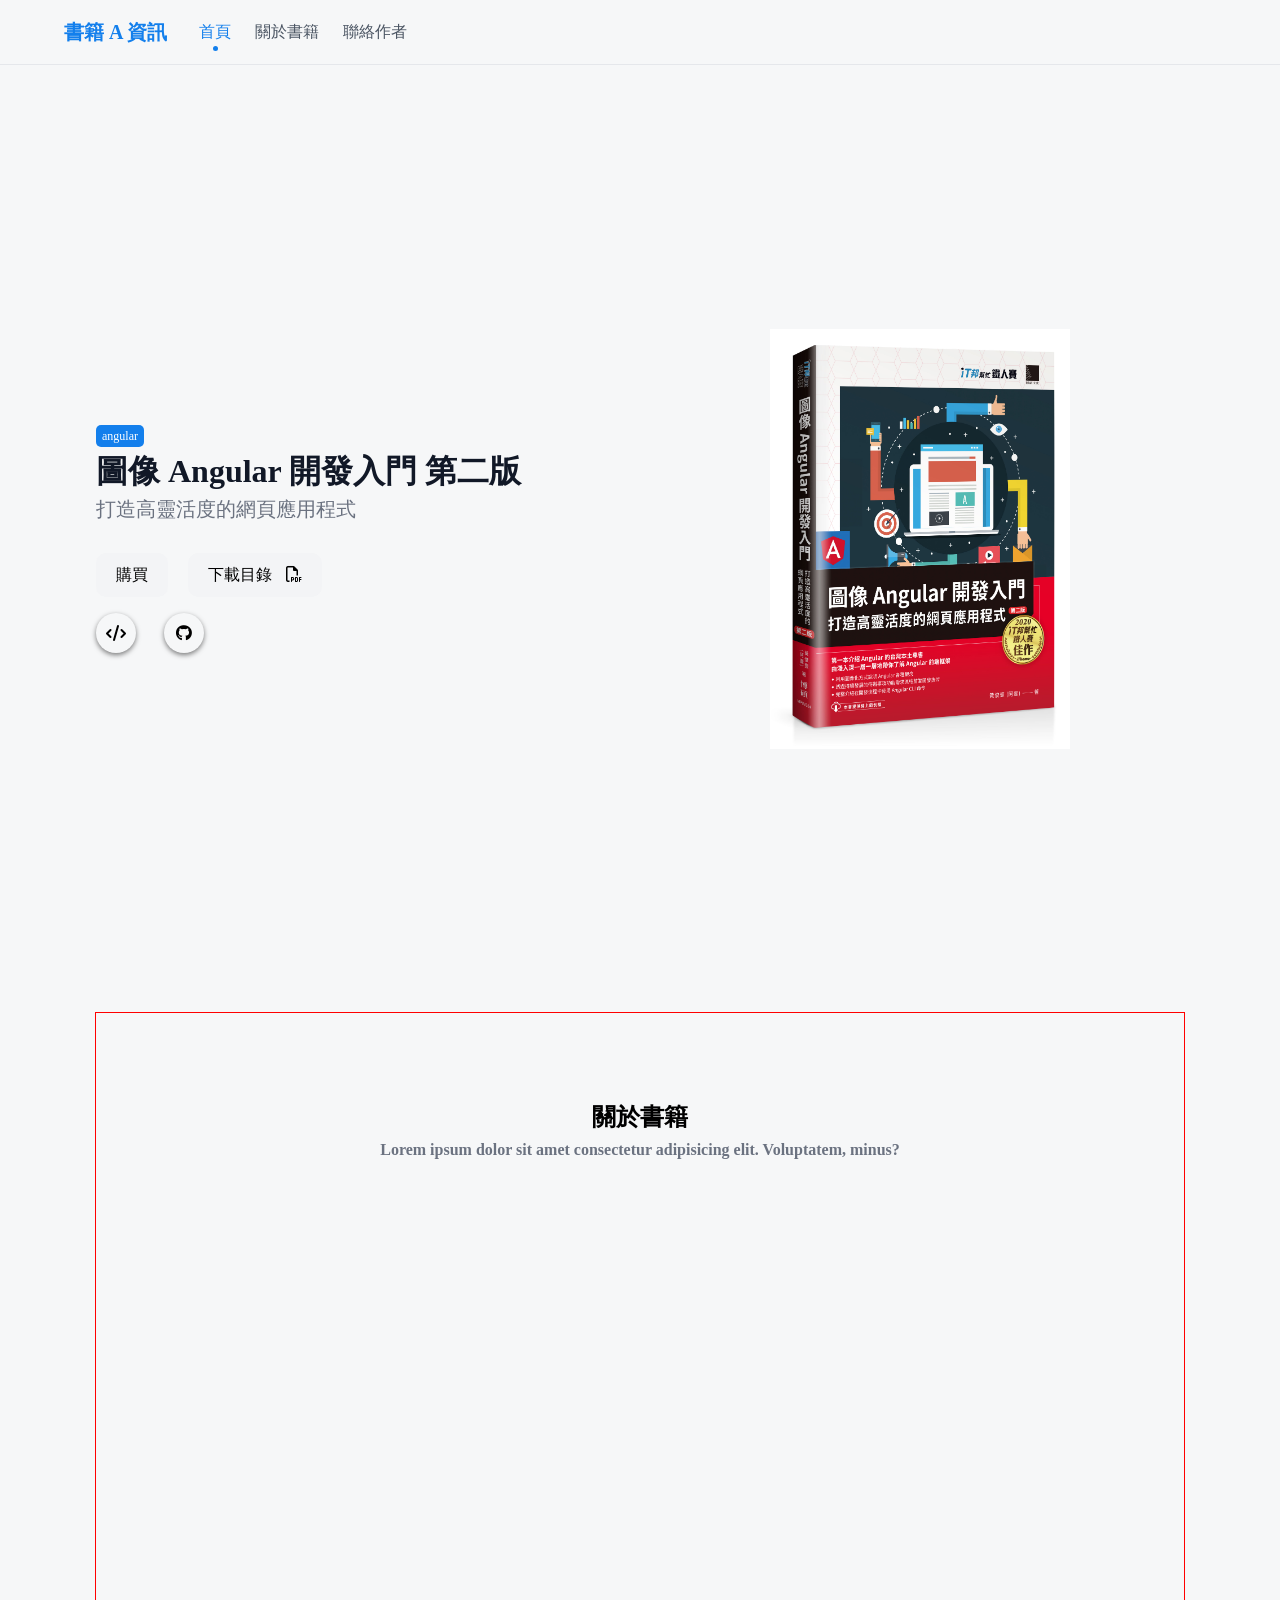
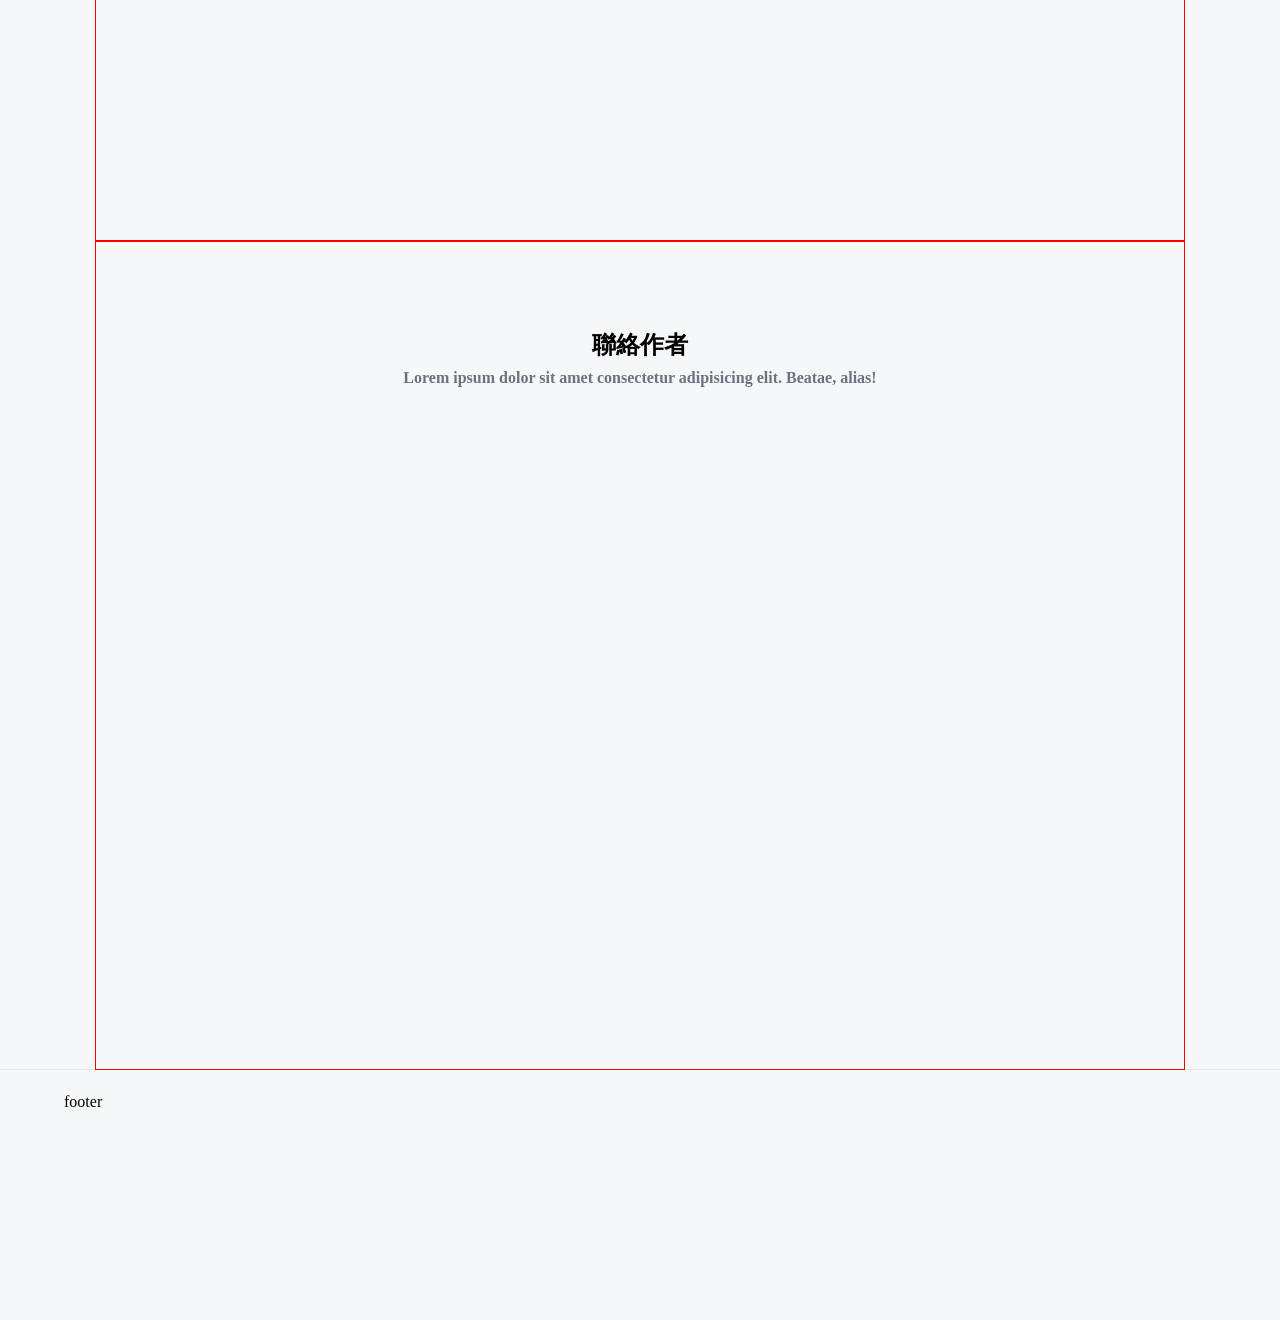
==== commit 7cd8740e: "feat(book): 各區域標題與次標題樣式設定" ====
--- a/src/book.html
+++ b/src/book.html
@@ -37,11 +37,21 @@
             </div>
           </div>
           <div class="image">
-            <img src="./assets/images/angular.jpg" alt="" srcset="" />
+            <img src="./assets/images/angular.jpg" alt="圖像 Angular 開發入門第二版封面" />
           </div>
         </div>
-        <div id="book" class="page"><h2>關於書籍</h2></div>
-       <div id="contact" class="page"><h2>聯絡作者</h2></div>
+          <div id="book" class="page">
+          <div class="title">
+            <h2>關於書籍</h2>
+            <strong>Lorem ipsum dolor sit amet consectetur adipisicing elit. Voluptatem, minus?</strong>
+          </div>
+        </div>
+        <div id="contact" class="page">
+          <div class="title">
+            <h2>聯絡作者</h2>
+            <strong>Lorem ipsum dolor sit amet consectetur adipisicing elit. Beatae, alias!</strong>
+          </div>
+        </div>
       </main>
       <footer>
         <div class="container">
--- a/src/book.min.css
+++ b/src/book.min.css
@@ -1 +1 @@
-:root{--primary-color: #137fec;--second-color: #aa8e12;--white-color: #fff;--background-color: #f6f7f8;--text-color: #4b5563;--border-color: #e5e7eb;--gray-color-100: #f3f4f6;--gray-color-500: #6b7280;--header-color: #111827}:root{--search-bar-display: flex;--aside-display: block;--book-min-width: 256px;--container-padding-left: 2rem;--container-padding-right: 2rem;--nav-display: flex}@media(max-width: 1024px){:root{--search-bar-display: none;--aside-display: none;--book-min-width: 200px}}@media(max-width: 640px){:root{--container-padding-left: 1.5rem;--container-padding-right: 1.5rem;--nav-display: none}}header{border-bottom:solid 1px var(--border-color);background-color:var(--background-color);position:sticky;top:0;z-index:50}header div.container>div{gap:2rem}header .book-brand{margin:0px;font-size:1.25rem;font-weight:700;line-height:1.75rem;color:var(--primary-color)}header nav{display:var(--nav-display);gap:1.5rem}header nav .active{position:relative;color:var(--primary-color)}header nav .active::after{content:"";width:5px;height:5px;background-color:var(--primary-color);border-radius:50%;position:absolute;left:calc(50% - 2.5px);bottom:-8px}section{width:100%}section div.container{max-width:90vw;margin:0px auto;padding-left:var(--container-padding-left);padding-right:var(--container-padding-right)}section div.container>div{width:100%;height:4rem;display:flex;align-items:center}section main.wrapper{max-width:90vw;margin:0 auto;padding-left:var(--container-padding-left);padding-right:var(--container-padding-right)}section main.wrapper>div{padding-block:4rem}section main.wrapper>div[id]{scroll-margin-top:var(--book-header-offset)}section main.wrapper>div.home{height:100vh}section main.wrapper>div.page{outline:solid 1px red;min-height:700px}section a{color:var(--text-color);text-decoration:inherit}section a:hover{color:var(--primary-color)}footer{border-top:1px solid var(--border-color);height:250px}div.home{display:flex;justify-content:space-between}div.home>div{width:50%}div.home>div.text{display:flex;flex-direction:column;justify-content:center}div.home>div.text>span{align-self:flex-start;background-color:var(--primary-color);color:var(--white-color);padding:3px 6px;font-size:.75rem;font-weight:400;line-height:1rem;border-radius:5px}div.home>div.text h3{margin:0;font-size:2rem;font-weight:700;line-height:3rem;color:var(--header-color)}div.home>div.text strong{font-size:1.25rem;font-weight:400;line-height:1.75rem;margin-bottom:30px;color:var(--gray-color-500)}div.home>div.text div.button{display:flex;gap:1.25rem}div.home>div.text div.button button{font-size:1rem;font-weight:500;line-height:1.25rem;padding:.75rem 1.25rem;background-color:var(--gray-color-100);border:none;border-radius:10px;cursor:pointer}div.home>div.text div.button button:hover{background-color:var(--second-color);color:var(--white-color)}div.home>div.text div.button button>i{margin-left:10px}div.home>div.text div.icons{margin-top:1rem;display:flex;gap:1.75rem}div.home>div.text div.icons .icon{display:flex;justify-content:center;align-items:center;width:40px;height:40px;border-radius:50%;box-shadow:0px 2px 5px 0px rgba(0,0,0,.5);cursor:pointer}div.home>div.image{display:flex;justify-content:center;align-items:center}div.home>div.image img{width:300px}html,body{margin:0;padding:0}html{scroll-behavior:smooth}body{background-color:var(--background-color)}@media(prefers-reduced-motion: reduce){html{scroll-behavior:auto}}/*# sourceMappingURL=book.min.css.map */+:root{--primary-color: #137fec;--second-color: #aa8e12;--white-color: #fff;--background-color: #f6f7f8;--text-color: #4b5563;--border-color: #e5e7eb;--gray-color-100: #f3f4f6;--gray-color-500: #6b7280;--header-color: #111827}:root{--search-bar-display: flex;--aside-display: block;--book-min-width: 256px;--container-padding-left: 2rem;--container-padding-right: 2rem;--nav-display: flex}@media(max-width: 1024px){:root{--search-bar-display: none;--aside-display: none;--book-min-width: 200px}}@media(max-width: 640px){:root{--container-padding-left: 1.5rem;--container-padding-right: 1.5rem;--nav-display: none}}header{border-bottom:solid 1px var(--border-color);background-color:var(--background-color);position:sticky;top:0;z-index:50}header div.container>div{gap:2rem}header .book-brand{margin:0px;font-size:1.25rem;font-weight:700;line-height:1.75rem;color:var(--primary-color)}header nav{display:var(--nav-display);gap:1.5rem}header nav .active{position:relative;color:var(--primary-color)}header nav .active::after{content:"";width:5px;height:5px;background-color:var(--primary-color);border-radius:50%;position:absolute;left:calc(50% - 2.5px);bottom:-8px}section{width:100%}section div.container{max-width:90vw;margin:0px auto;padding-left:var(--container-padding-left);padding-right:var(--container-padding-right)}section div.container>div{width:100%;height:4rem;display:flex;align-items:center}section main.wrapper{box-sizing:border-box;width:100%;max-width:90vw;margin:0 auto;padding-left:var(--container-padding-left);padding-right:var(--container-padding-right)}section main.wrapper>div{padding-block:4rem}section main.wrapper>div[id]{scroll-margin-top:var(--book-header-offset)}section main.wrapper>div.home{min-height:calc(100vh - var(--book-header-offset, 5rem))}section main.wrapper>div.page{outline:solid 1px red;min-height:700px}section main.wrapper>div.page div.title{margin-top:1.5rem;text-align:center}section main.wrapper>div.page div.title h2{margin:0;margin-bottom:.5rem}section main.wrapper>div.page div.title strong{color:var(--gray-color-500)}section a{color:var(--text-color);text-decoration:inherit}section a:hover{color:var(--primary-color)}footer{border-top:1px solid var(--border-color);height:250px}div.home{display:flex;justify-content:space-between;gap:2rem}div.home>div{flex:1 1 0%;min-width:0;width:auto;overflow-wrap:anywhere}div.home>div .book-title{line-height:1.3}div.home>div.text{display:flex;flex-direction:column;justify-content:center}div.home>div.text>span{align-self:flex-start;background-color:var(--primary-color);color:var(--white-color);padding:3px 6px;font-size:.75rem;font-weight:400;line-height:1rem;border-radius:5px}div.home>div.text h3{margin:0;font-size:2rem;font-weight:700;line-height:3rem;color:var(--header-color)}div.home>div.text strong{font-size:1.25rem;font-weight:400;line-height:1.75rem;margin-bottom:30px;color:var(--gray-color-500)}div.home>div.text div.button{display:flex;gap:1.25rem}div.home>div.text div.button button{font-size:1rem;font-weight:500;line-height:1.25rem;padding:.75rem 1.25rem;background-color:var(--gray-color-100);border:none;border-radius:10px;cursor:pointer}div.home>div.text div.button button:hover{background-color:var(--second-color);color:var(--white-color)}div.home>div.text div.button button>i{margin-left:10px}div.home>div.text div.icons{margin-top:1rem;display:flex;gap:1.75rem}div.home>div.text div.icons .icon{display:flex;flex-wrap:wrap;justify-content:center;align-items:center;width:40px;height:40px;border-radius:50%;box-shadow:0px 2px 5px 0px rgba(0,0,0,.5);cursor:pointer}div.home>div.image{display:flex;justify-content:center;align-items:center}div.home>div.image img{display:block;width:min(100%,var(--home-image-width, 300px));height:auto}html,body{margin:0;padding:0}html{scroll-behavior:smooth}body{background-color:var(--background-color)}@media(prefers-reduced-motion: reduce){html{scroll-behavior:auto}}/*# sourceMappingURL=book.min.css.map */
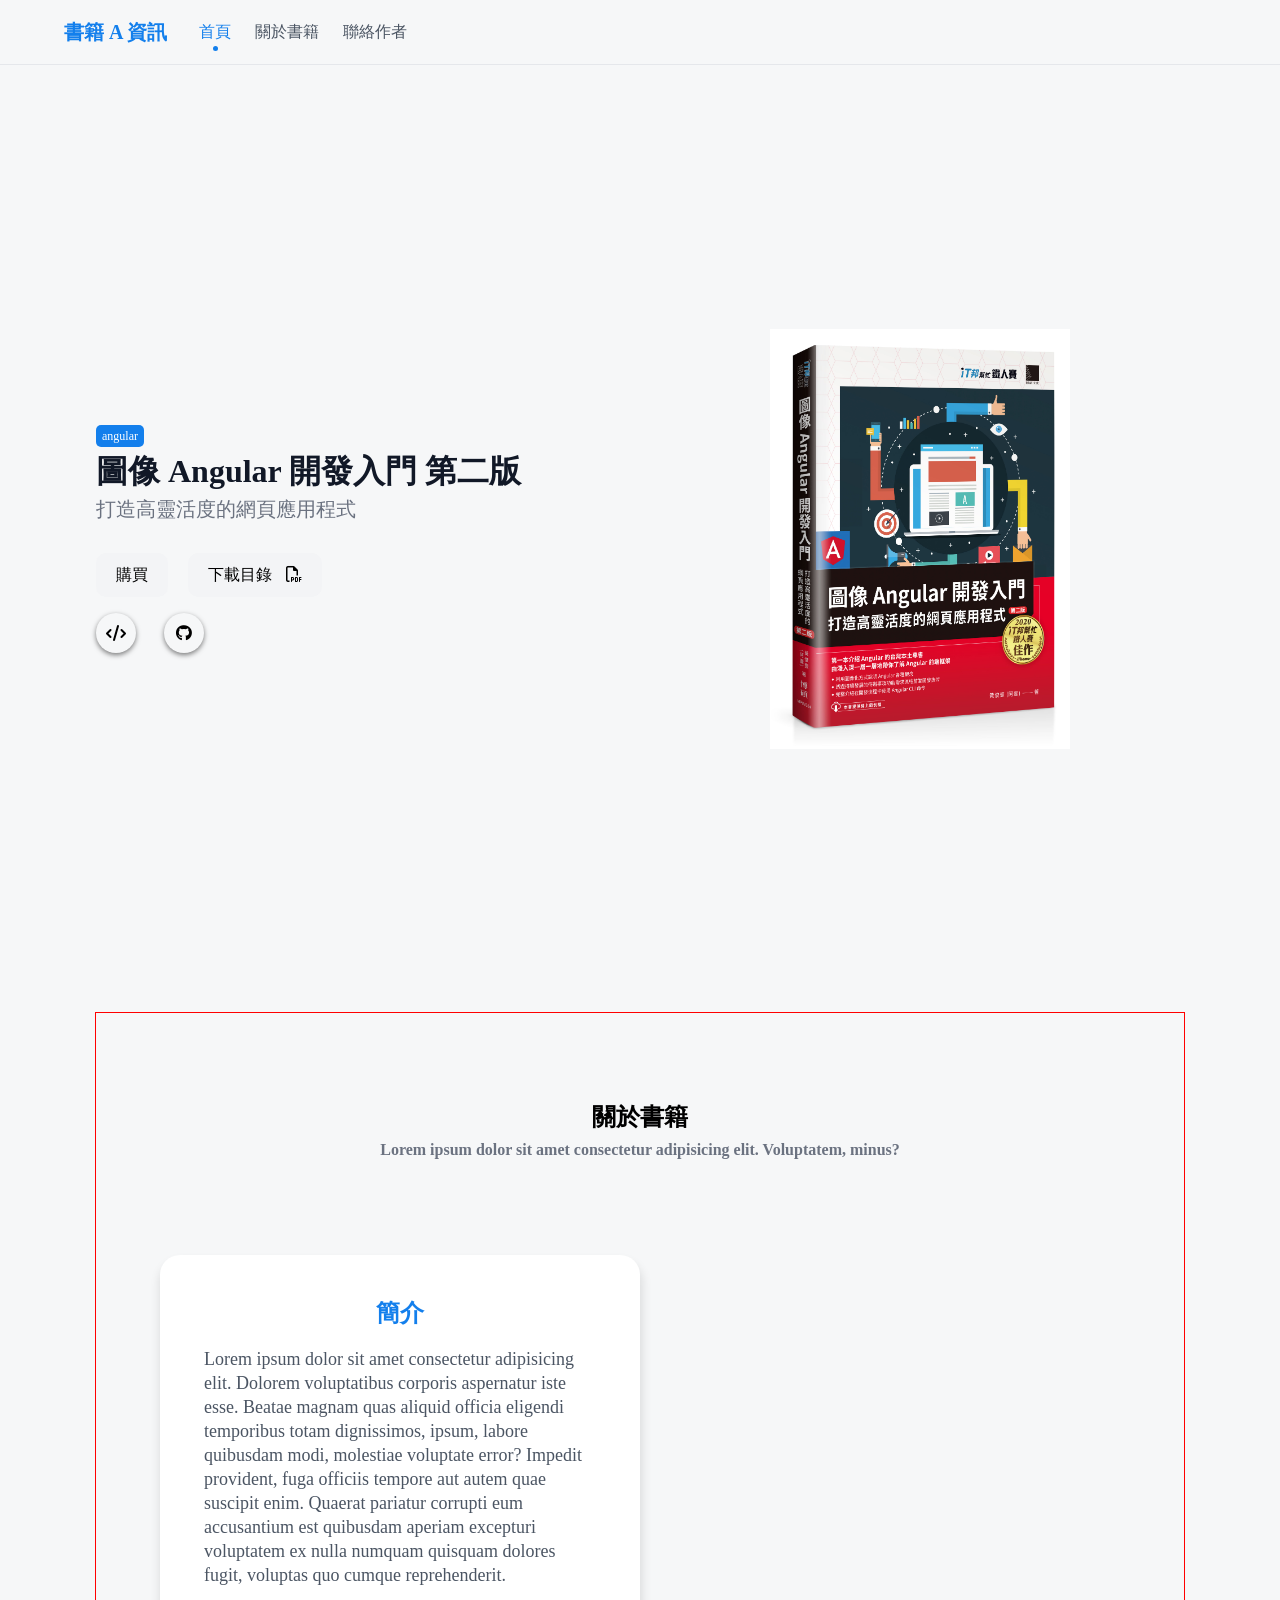
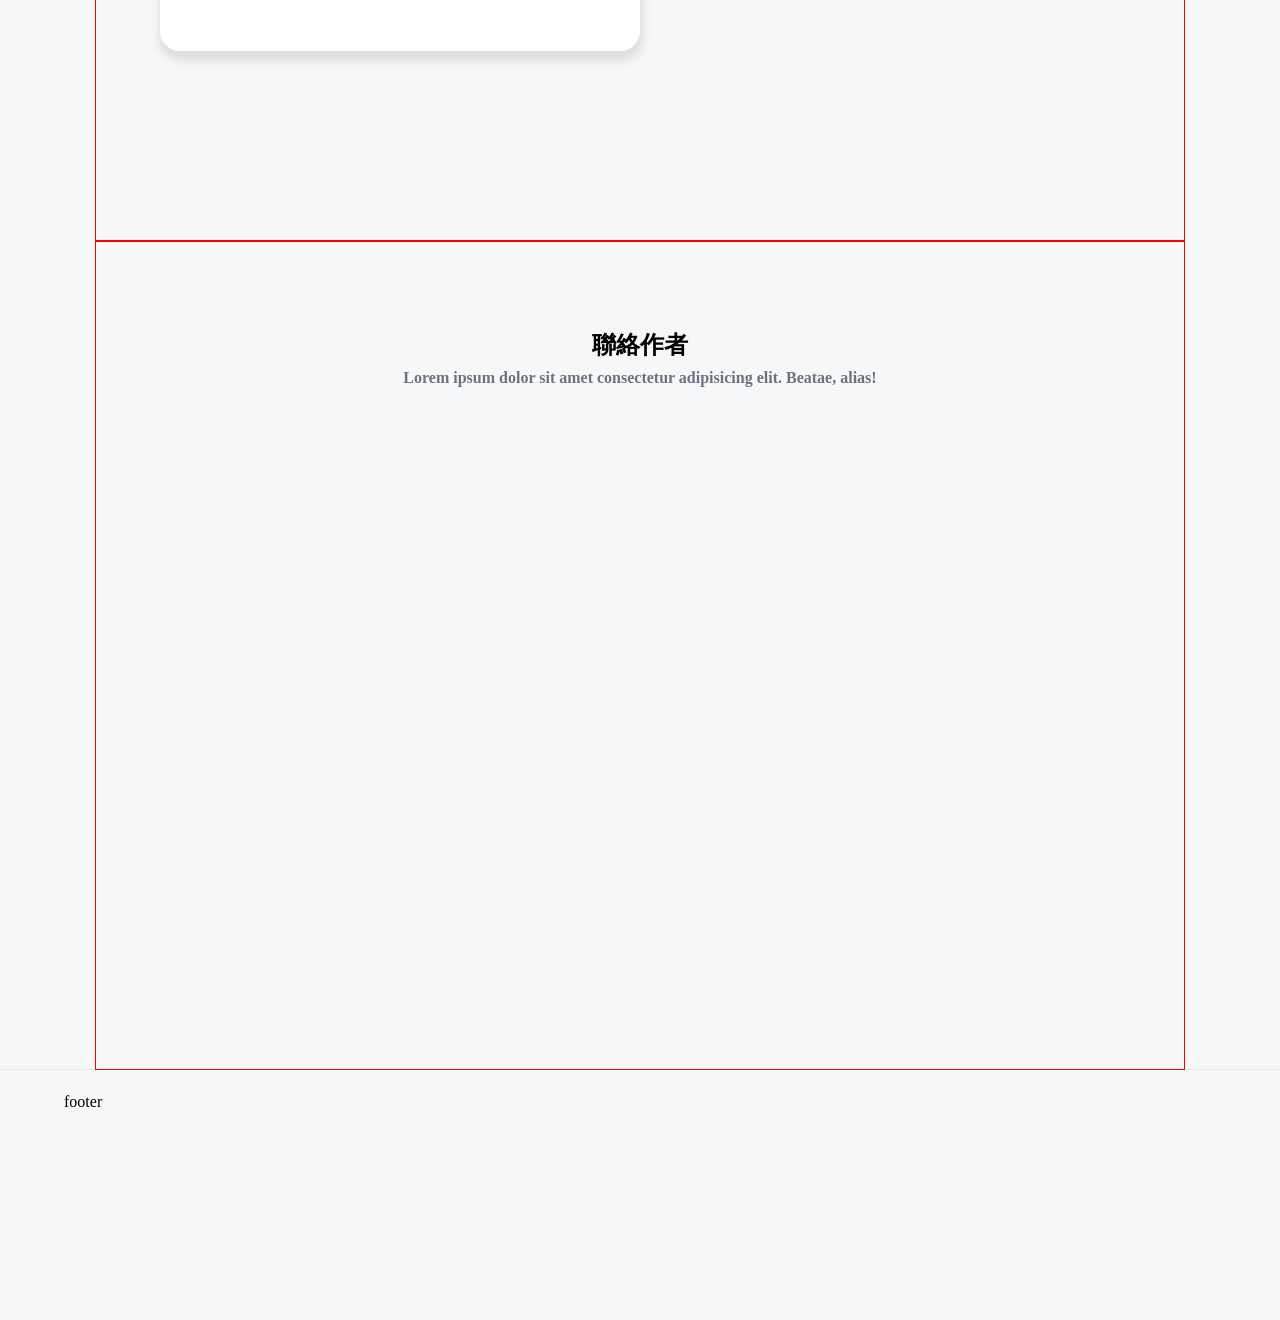
==== commit 41fab77a: "feat(book): 書籍簡介卡片樣式設定" ====
--- a/src/book.html
+++ b/src/book.html
@@ -45,6 +45,20 @@
             <h2>關於書籍</h2>
             <strong>Lorem ipsum dolor sit amet consectetur adipisicing elit. Voluptatem, minus?</strong>
           </div>
+                    <div class="content">
+            <div class="introduce">
+              <div class="card">
+                <h3>簡介</h3>
+                <div>
+                  Lorem ipsum dolor sit amet consectetur adipisicing elit. Dolorem voluptatibus corporis aspernatur iste esse. Beatae magnam
+                  quas aliquid officia eligendi temporibus totam dignissimos, ipsum, labore quibusdam modi, molestiae voluptate error?
+                  Impedit provident, fuga officiis tempore aut autem quae suscipit enim. Quaerat pariatur corrupti eum accusantium est
+                  quibusdam aperiam excepturi voluptatem ex nulla numquam quisquam dolores fugit, voluptas quo cumque reprehenderit.
+                </div>
+              </div>
+            </div>
+            <div class="skills"></div>
+          </div>
         </div>
         <div id="contact" class="page">
           <div class="title">
--- a/src/book.min.css
+++ b/src/book.min.css
@@ -1 +1 @@
-:root{--primary-color: #137fec;--second-color: #aa8e12;--white-color: #fff;--background-color: #f6f7f8;--text-color: #4b5563;--border-color: #e5e7eb;--gray-color-100: #f3f4f6;--gray-color-500: #6b7280;--header-color: #111827}:root{--search-bar-display: flex;--aside-display: block;--book-min-width: 256px;--container-padding-left: 2rem;--container-padding-right: 2rem;--nav-display: flex}@media(max-width: 1024px){:root{--search-bar-display: none;--aside-display: none;--book-min-width: 200px}}@media(max-width: 640px){:root{--container-padding-left: 1.5rem;--container-padding-right: 1.5rem;--nav-display: none}}header{border-bottom:solid 1px var(--border-color);background-color:var(--background-color);position:sticky;top:0;z-index:50}header div.container>div{gap:2rem}header .book-brand{margin:0px;font-size:1.25rem;font-weight:700;line-height:1.75rem;color:var(--primary-color)}header nav{display:var(--nav-display);gap:1.5rem}header nav .active{position:relative;color:var(--primary-color)}header nav .active::after{content:"";width:5px;height:5px;background-color:var(--primary-color);border-radius:50%;position:absolute;left:calc(50% - 2.5px);bottom:-8px}section{width:100%}section div.container{max-width:90vw;margin:0px auto;padding-left:var(--container-padding-left);padding-right:var(--container-padding-right)}section div.container>div{width:100%;height:4rem;display:flex;align-items:center}section main.wrapper{box-sizing:border-box;width:100%;max-width:90vw;margin:0 auto;padding-left:var(--container-padding-left);padding-right:var(--container-padding-right)}section main.wrapper>div{padding-block:4rem}section main.wrapper>div[id]{scroll-margin-top:var(--book-header-offset)}section main.wrapper>div.home{min-height:calc(100vh - var(--book-header-offset, 5rem))}section main.wrapper>div.page{outline:solid 1px red;min-height:700px}section main.wrapper>div.page div.title{margin-top:1.5rem;text-align:center}section main.wrapper>div.page div.title h2{margin:0;margin-bottom:.5rem}section main.wrapper>div.page div.title strong{color:var(--gray-color-500)}section a{color:var(--text-color);text-decoration:inherit}section a:hover{color:var(--primary-color)}footer{border-top:1px solid var(--border-color);height:250px}div.home{display:flex;justify-content:space-between;gap:2rem}div.home>div{flex:1 1 0%;min-width:0;width:auto;overflow-wrap:anywhere}div.home>div .book-title{line-height:1.3}div.home>div.text{display:flex;flex-direction:column;justify-content:center}div.home>div.text>span{align-self:flex-start;background-color:var(--primary-color);color:var(--white-color);padding:3px 6px;font-size:.75rem;font-weight:400;line-height:1rem;border-radius:5px}div.home>div.text h3{margin:0;font-size:2rem;font-weight:700;line-height:3rem;color:var(--header-color)}div.home>div.text strong{font-size:1.25rem;font-weight:400;line-height:1.75rem;margin-bottom:30px;color:var(--gray-color-500)}div.home>div.text div.button{display:flex;gap:1.25rem}div.home>div.text div.button button{font-size:1rem;font-weight:500;line-height:1.25rem;padding:.75rem 1.25rem;background-color:var(--gray-color-100);border:none;border-radius:10px;cursor:pointer}div.home>div.text div.button button:hover{background-color:var(--second-color);color:var(--white-color)}div.home>div.text div.button button>i{margin-left:10px}div.home>div.text div.icons{margin-top:1rem;display:flex;gap:1.75rem}div.home>div.text div.icons .icon{display:flex;flex-wrap:wrap;justify-content:center;align-items:center;width:40px;height:40px;border-radius:50%;box-shadow:0px 2px 5px 0px rgba(0,0,0,.5);cursor:pointer}div.home>div.image{display:flex;justify-content:center;align-items:center}div.home>div.image img{display:block;width:min(100%,var(--home-image-width, 300px));height:auto}html,body{margin:0;padding:0}html{scroll-behavior:smooth}body{background-color:var(--background-color)}@media(prefers-reduced-motion: reduce){html{scroll-behavior:auto}}/*# sourceMappingURL=book.min.css.map */+:root{--primary-color: #137fec;--second-color: #aa8e12;--white-color: #fff;--background-color: #f6f7f8;--text-color: #4b5563;--border-color: #e5e7eb;--gray-color-100: #f3f4f6;--gray-color-500: #6b7280;--header-color: #111827}:root{--search-bar-display: flex;--aside-display: block;--book-min-width: 256px;--container-padding-left: 2rem;--container-padding-right: 2rem;--nav-display: flex}@media(max-width: 1024px){:root{--search-bar-display: none;--aside-display: none;--book-min-width: 200px}}@media(max-width: 640px){:root{--container-padding-left: 1.5rem;--container-padding-right: 1.5rem;--nav-display: none}}header{border-bottom:solid 1px var(--border-color);background-color:var(--background-color);position:sticky;top:0;z-index:50}header div.container>div{gap:2rem}header .book-brand{margin:0px;font-size:1.25rem;font-weight:700;line-height:1.75rem;color:var(--primary-color)}header nav{display:var(--nav-display);gap:1.5rem}header nav .active{position:relative;color:var(--primary-color)}header nav .active::after{content:"";width:5px;height:5px;background-color:var(--primary-color);border-radius:50%;position:absolute;left:calc(50% - 2.5px);bottom:-8px}section{width:100%}section div.container{max-width:90vw;margin:0px auto;padding-left:var(--container-padding-left);padding-right:var(--container-padding-right)}section div.container>div{width:100%;height:4rem;display:flex;align-items:center}section main.wrapper{box-sizing:border-box;width:100%;max-width:90vw;margin:0 auto;padding-left:var(--container-padding-left);padding-right:var(--container-padding-right)}section main.wrapper>div{padding-block:4rem}section main.wrapper>div[id]{scroll-margin-top:var(--book-header-offset)}section main.wrapper>div.home{min-height:calc(100vh - var(--book-header-offset, 5rem))}section main.wrapper>div.page{outline:solid 1px red;min-height:700px}section main.wrapper>div.page div.title{margin-top:1.5rem;margin-bottom:6rem;text-align:center}section main.wrapper>div.page div.title h2{margin:0;margin-bottom:.5rem}section main.wrapper>div.page div.title strong{color:var(--gray-color-500)}section a{color:var(--text-color);text-decoration:inherit}section a:hover{color:var(--primary-color)}footer{border-top:1px solid var(--border-color);height:250px}div.home{display:flex;justify-content:space-between;gap:2rem}div.home>div{flex:1 1 0%;min-width:0;width:auto;overflow-wrap:anywhere}div.home>div .book-title{line-height:1.3}div.home>div.text{display:flex;flex-direction:column;justify-content:center}div.home>div.text>span{align-self:flex-start;background-color:var(--primary-color);color:var(--white-color);padding:3px 6px;font-size:.75rem;font-weight:400;line-height:1rem;border-radius:5px}div.home>div.text h3{margin:0;font-size:2rem;font-weight:700;line-height:3rem;color:var(--header-color)}div.home>div.text strong{font-size:1.25rem;font-weight:400;line-height:1.75rem;margin-bottom:30px;color:var(--gray-color-500)}div.home>div.text div.button{display:flex;gap:1.25rem}div.home>div.text div.button button{font-size:1rem;font-weight:500;line-height:1.25rem;padding:.75rem 1.25rem;background-color:var(--gray-color-100);border:none;border-radius:10px;cursor:pointer}div.home>div.text div.button button:hover{background-color:var(--second-color);color:var(--white-color)}div.home>div.text div.button button>i{margin-left:10px}div.home>div.text div.icons{margin-top:1rem;display:flex;gap:1.75rem}div.home>div.text div.icons .icon{display:flex;flex-wrap:wrap;justify-content:center;align-items:center;width:40px;height:40px;border-radius:50%;box-shadow:0px 2px 5px 0px rgba(0,0,0,.5);cursor:pointer}div.home>div.image{display:flex;justify-content:center;align-items:center}div.home>div.image img{display:block;width:min(100%,var(--home-image-width, 300px));height:auto}div.content{display:flex;justify-content:space-between;gap:50px}div.introduce{width:50%}div.introduce div.card{display:flex;flex-direction:column;justify-content:center;align-items:center;margin-left:4rem;padding:1.5rem 1.25rem 4rem;background-color:var(--white-color);border-radius:20px;box-shadow:1px 8px 10px 2px rgba(0,0,0,.1)}div.introduce div.card h3{margin-bottom:1.5rem;font-size:1.5rem;font-weight:600;line-height:1.25rem;color:var(--primary-color)}div.introduce div.card>div{padding-inline:1.5rem;font-size:1.125rem;font-weight:400;line-height:1.5rem;color:var(--text-color)}html,body{margin:0;padding:0}html{scroll-behavior:smooth}body{background-color:var(--background-color)}@media(prefers-reduced-motion: reduce){html{scroll-behavior:auto}}/*# sourceMappingURL=book.min.css.map */
